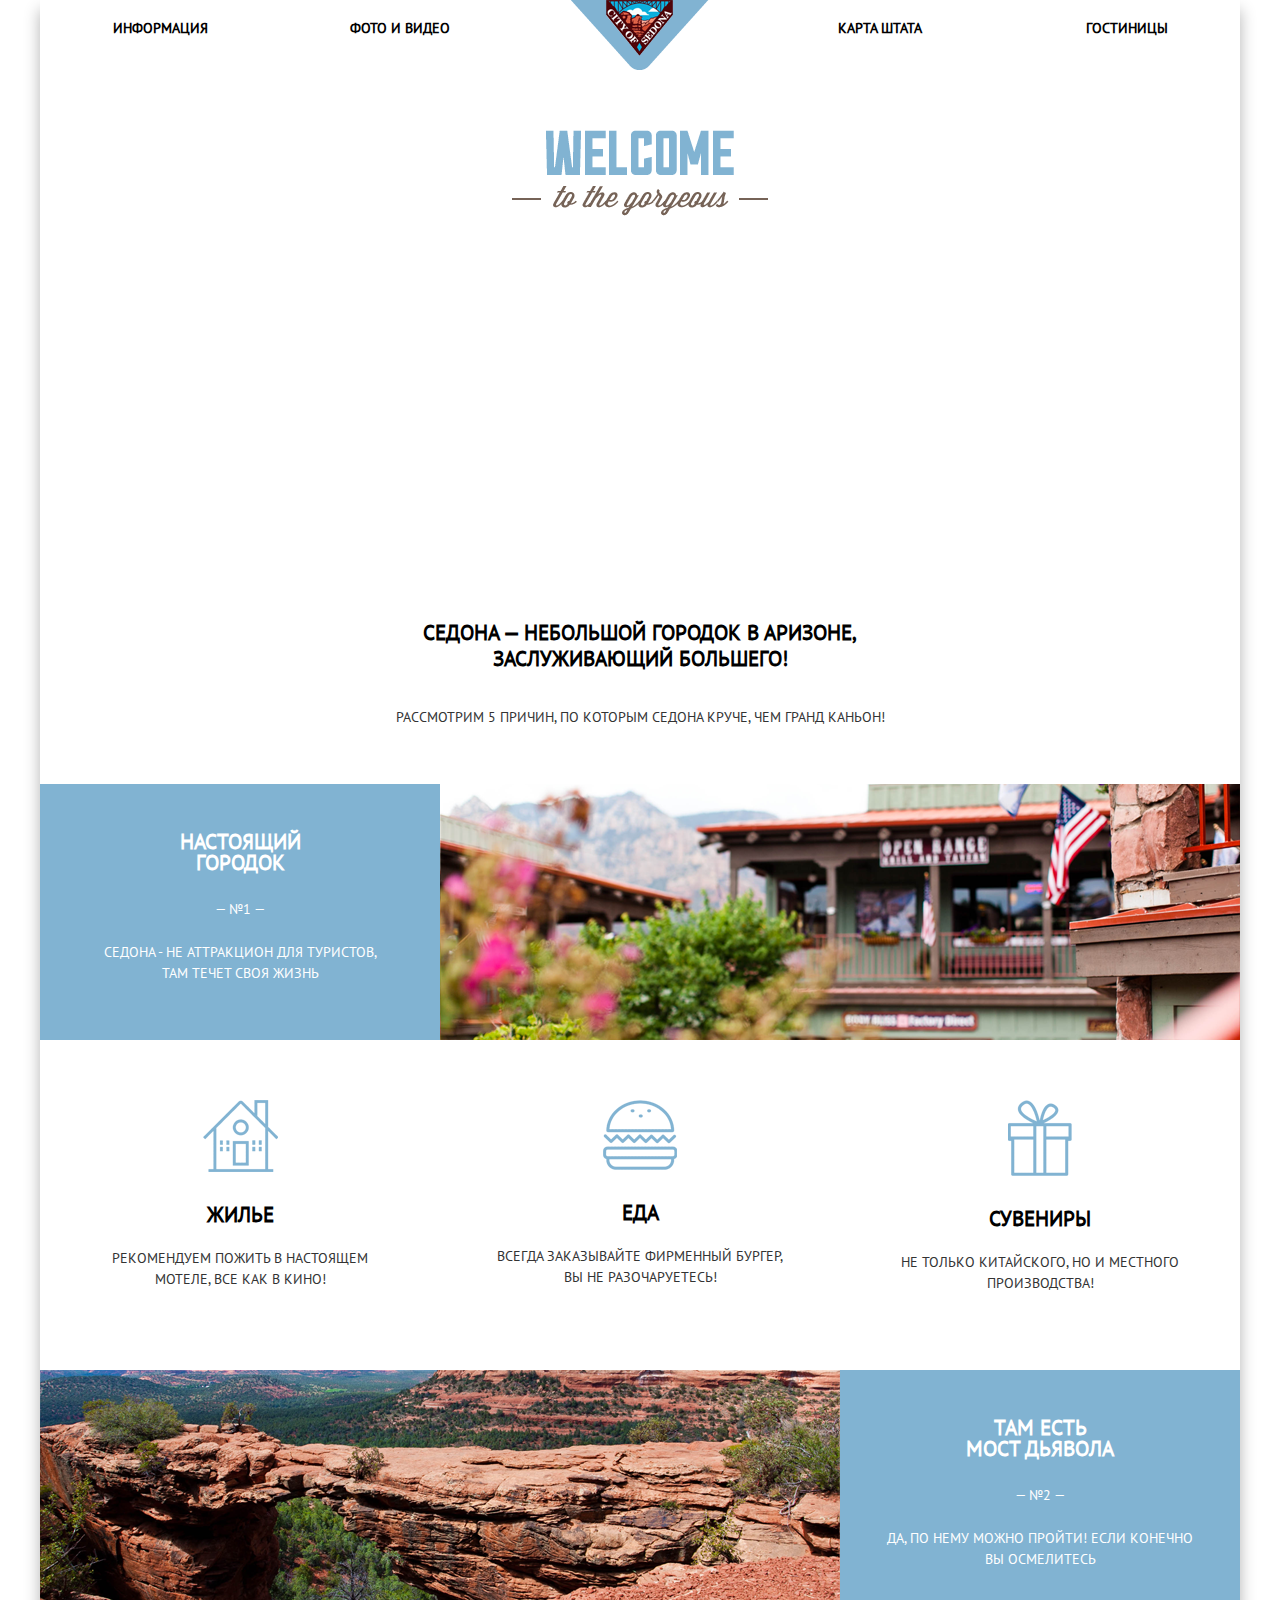
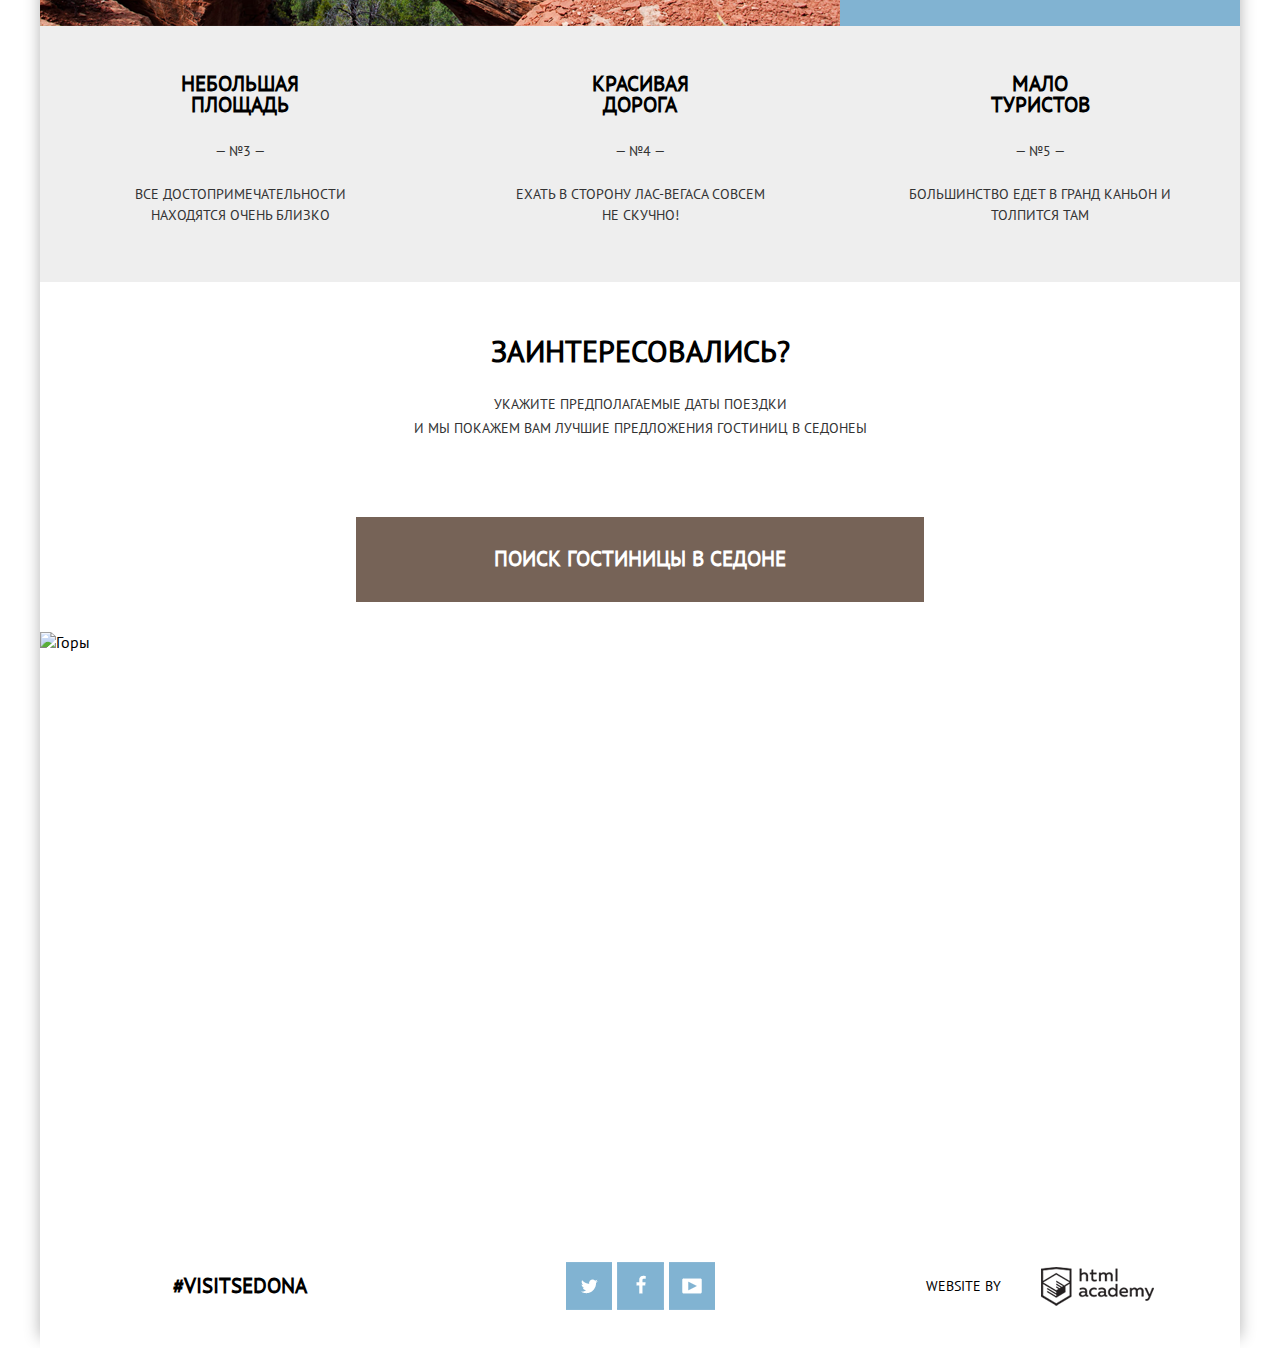
==== index.html @ 6b3df644 "Правки" ====
<!DOCTYPE html>
<html lang="ru">
  <head>
    <meta charset="utf-8">
    <title>Седона</title>
    <link rel="stylesheet" href="css/normalize.css">
		<link rel="stylesheet" href="css/style.css">
  </head>
  <body>
  <wrapper>
    <header class="main-header">
      <nav class="main-nav">
        <ul class="menu">
          <li><a href="#">Информация</a></li>
          <li><a href="#">Фото и видео</a></li>
          <li><a href="#">Карта штата</a></li>
          <li><a href="hotels.html">Гостиницы</a></li>
        </ul>
      </nav>
      <div class="logo">
      	<img src="img/logo.png" width="138" height="70" alt="Логотип">
    	</div>
    </header>
    <main class="content">
    	<section class="background">
    		<div class="on-background">
      		<img src="img/on-background1.png" width="458" height="352" alt="Седона">
      	</div>
     	  <div class="after-background">
      		<img src="img/after-background1.png" width="1200" height="57" alt="Седона">
      	</div>
      </section>
      <section class="review">
      	<h2>Седона &mdash; небольшой городок в Аризоне, <br>заслуживающий большего!</h2>
      	<p>Рассмотрим 5 причин, по которым Седона круче, чем Гранд Каньон!</p>
      </section>
      <section class="features">
      	<div class="features-item features-blue">
      		<h2>Настоящий <br>городок</h2>
      		<span>&mdash; №1 &mdash;</span>
      		<p>  Седона - не аттракцион для туристов, <br> там течет своя жизнь</p>
      	</div>
      	<div class="features-image"><img src="img/features-image1.jpg" width="800" height="256" alt="Горы"></div>
      </section>
       <section class="promo">
        <div class="promo-item">
        	<span class="sprite sprite-icon-house"></span>
          <h2>Жилье</h2>
          <p>Рекомендуем пожить в настоящем <br>мотеле, все как в кино!</p>
        </div>
        <div class="promo-item">
        	<span class="sprite sprite-icon-burger"></span>
        	<h2>Еда</h2>
          <p>Всегда заказывайте фирменный бургер, <br>Вы не разочаруетесь!</p>
        </div>
        <div class="promo-item">
        	<span class="sprite sprite-icon-gift"></span>
        	<h2>Сувениры</h2>
          <p>Не только китайского, но и местного <br>производства!</p>
        </div>
      </section>
       <section class="features">
       <div class="features-image"><img src="img/features-image2.jpg" width="800" height="256" alt="Горы"></div>
      	<div class="features-item features-blue">
      		<h2>Там есть <br>мост дьявола</h2>
      		<span>&mdash; №2 &mdash;</span>
      		<p>Да, по нему можно пройти! Если конечно <br>вы осмелитесь</p>
      	</div>
      </section>
      <section class="features features-gray">
        <div class="features-item features-gray">
          <h2>Небольшая <br>площадь</h2>
          <span>&mdash; №3 &mdash;</span>
          <p>Все достопримечательности <br>находятся очень близко</p>
        </div>
        <div class="features-item features-gray">
        	<h2>Красивая <br>дорога</h2>
        	<span>&mdash; №4 &mdash;</span>
          <p>Ехать в сторону Лас-Вегаса совсем <br>не скучно!</p>
        </div>
        <div class="features-item features-gray">
        	<h2>Мало <br>туристов</h2>
        	<span>&mdash; №5 &mdash;</span>
          <p>Большинство едет в Гранд Каньон и <br>толпится там</p>
        </div>
      </section>
	    <section class="choose-hotel">
	    		<h3>Заинтересовались?</h3>
	    		<p>Укажите предполагаемые даты поездки <br>и мы покажем вам лучшие предложения гостиниц в седонеы</p>
	    		<a href="#">ПОИСК ГОСТИНИЦЫ В СЕДОНЕ</a>
	    </section>
	    <!--
      <section class="form">
      	<form>
			  	<div class="form-label">
			  		<p>Дата заезда:</p> 
			  		<input class="form-input" type="date" name="calendar">
			  	</div>
			  	<div class="form-label">
			  		<p>Дата выезда:</p> 
			  		<input class="form-input" type="date" name="calendar">
			  	</div>
					<div class="selection">
            <input type="text" name="adults" value="" placeholder="ВЗРОСЛЫЕ">
         	</div>
         	<div class="selection">
            <input type="tel" name="children" value="" placeholder="ДЕТИ">
	        </div>
	        <a class="btn" type="submit">НАЙТИ</a>
        </form>
      </section>
      -->
      <section class="map">
      	<img src="img/map1.png" width="1200" height="593" alt="Горы">
      </section>
    </main>
    <footer class="main-footer">
    	<div class="footer-visit">
				<a href="https://www.instagram.com/explore/tags/visitsedona/" target="blank">#visitsedona</a>
			</div>
			<div class="footer-social">
       	<a class="sprite sprite-sprite-tw sprite-sprite-tw-hvr sprite-sprite-tw-down" href="https://twitter.com/sedonaaz" target="blank">twitter</a>
       	<a class="sprite sprite-sprite-fb sprite-sprite-fb-hvrsprite-sprite-fb-down" href="https://www.facebook.com/VisitSedona/" target="blank">facebook</a>
       	<a class="sprite sprite-sprite-yt sprite-sprite-yt-hvrsprite-sprite-yt-down" href="https://www.youtube.com/watch?v=aFddiHCWtM0" target="blank">youtube</a>
    	</div>
      <div class="footer-copyright">
      	<a href="https://htmlacademy.ru" target="blank">WEBSITE BY </a>
        <span class="sprite sprite-ha sprite-ha-down sprite-ha-hvr">HTML ACADEMY</span>
      </div>
    </footer>
  </wrapper>
  </body>
</html>
---- css/style.css ----
*{
	-webkit-box-sizing: border-box;
			-moz-box-sizing: border-box;
						box-sizing: border-box;
}
@font-face {
    font-family: "PT Sans";
    src:url("../fonts/PTSansRegular.woff") format("woff");
    font-style: normal;
    font-weight: normal;
}
a {
	text-decoration: none;
}
img {
	max-width:100%;
	height:auto;
}
h2 {
	color: #000000;

	font-size: 16px;
	font-weight: bold;
	line-height: 21px;
}
h3 {
	color: #000000;

	font-size: 21px;
	font-weight: bold;
	line-height: 26px;
}
li {
	margin-left: 0;
	padding-left: 0;
	list-style-type: none;
}
body {
	width: 100%;
	font-family: "PT Sans", sans-serif;
	padding: 0 35px;
}
header{
	position: relative;
}
.sprite {
	background-image: url(../img/icon/sprite.png);
	background-repeat: no-repeat;
	display: block;
}
.sprite-check1 {
	width: 22px;
	height: 22px;
	background-position: -7px -7px;
}
.sprite-check1-dis {
	width: 22px;
	height: 22px;
	background-position: -43px -7px;
}
.sprite-check2 {
	width: 26px;
	height: 22px;
	background-position: -79px -7px;
}
.sprite-check2-dis {
	width: 26px;
	height: 22px;
	background-position: -119px -7px;
}
.sprite-circle1 {
	width: 20px;
	height: 23px;
	background-position: -159px -7px;
}
.sprite-circle2 {
	width: 20px;
	height: 23px;
	background-position: -193px -7px;
}
.sprite-circuit {
	width: 224px;
	height: 36px;
	background-position: -7px -44px;
}
.sprite-ha {
	width: 113px;
	height: 39px;
	background-position: -7px -94px;
}
.sprite-ha-down {
	width: 113px;
	height: 39px;
	background-position: -134px -94px;
}
.sprite-ha-hvr {
	width: 113px;
	height: 39px;
	background-position: -7px -147px;
}
.sprite-icon-burger {
	width: 74px;
	height: 70px;
	background-position: -245px -7px;
}
.sprite-icon-calendar {
	width: 21px;
	height: 22px;
	background-position: -261px -91px;
}
.sprite-icon-calendar-down {
	width: 21px;
	height: 22px;
	background-position: -296px -91px;
}
.sprite-icon-calendar-hvr {
	width: 21px;
	height: 22px;
	background-position: -261px -127px;
}
.sprite-icon-gift {
	width: 64px;
	height: 76px;
	background-position: -134px -147px;
}
.sprite-icon-house {
	width: 75px;
	height: 72px;
	background-position: -212px -163px;
}
.sprite-icon-indicator1down {
	width: 11px;
	height: 10px;
	background-position: -296px -127px;
}
.sprite-icon-indicator1gr {
	width: 11px;
	height: 10px;
	background-position: -301px -151px;
}
.sprite-icon-indicator1hvr {
	width: 11px;
	height: 10px;
	background-position: -301px -175px;
}
.sprite-icon-indicator2down {
	width: 11px;
	height: 10px;
	background-position: -301px -199px;
}
.sprite-icon-indicator2gr {
	width: 11px;
	height: 10px;
	background-position: -7px -223px;
}
.sprite-icon-indicator2hvr {
	width: 11px;
	height: 10px;
	background-position: -32px -223px;
}
.sprite-icon-star {
	width: 18px;
	height: 17px;
	background-position: -57px -223px;
}
.sprite-minus {
	width: 12px;
	height: 3px;
	background-position: -89px -223px;
}
.sprite-minus-down {
	width: 12px;
	height: 3px;
	background-position: -301px -223px;
}
.sprite-minus-hvr {
	width: 12px;
	height: 3px;
	background-position: -89px -240px;
}
.sprite-plus {
	width: 11px;
	height: 11px;
	background-position: -115px -240px;
}
.sprite-plus-down {
	width: 11px;
	height: 11px;
	background-position: -140px -240px;
}
.sprite-plus-hvr {
	width: 11px;
	height: 11px;
	background-position: -165px -240px;
}
.sprite-sprite-fb {
	width: 47px;
	height: 48px;
	background-position: -190px -249px;
}
.sprite-sprite-fb-down {
	width: 47px;
	height: 48px;
	background-position: -251px -249px;
}
.sprite-sprite-fb-hvr {
	width: 47px;
	height: 48px;
	background-position: -333px -7px;
}
.sprite-sprite-tw {
	width: 46px;
	height: 48px;
	background-position: -333px -69px;
}
.sprite-sprite-tw-down {
	width: 46px;
	height: 48px;
	background-position: -326px -131px;
}
.sprite-sprite-tw-hvr {
	width: 46px;
	height: 48px;
	background-position: -327px -193px;
}
.sprite-sprite-yt {
	width: 46px;
	height: 48px;
	background-position: -7px -255px;
}
.sprite-sprite-yt-down {
	width: 46px;
	height: 48px;
	background-position: -312px -255px;
}
.sprite-sprite-yt-hvr {
	width: 46px;
	height: 48px;
	background-position: -7px -317px;
}
wrapper {
	display: block;
	width: 1200px;
	margin: 0 auto;
	align-items: center;
	box-shadow:
		10px 0 15px -10px rgba(0, 0, 0, 0.3),
		-10px 0 15px -10px rgba(0, 0, 0, 0.3);
}
.main-nav{
	width: 1200px;
	height: 55px;
	background-color: #fff;
}
.menu {
	display: flex;
	flex-direction: row;
	margin: 0;
	padding: 0;
	text-align: center;
	background-color: #ffffff;
}
.main-nav ul{
	display: flex;
	font-size: 14px;
	line-height: 30px;
	justify-content: flex-start;
	text-transform: uppercase;
	font-weight: bold;
	text-align: center;
	list-style-type: none;
	margin-top: 0;
}
.menu li {
	box-sizing: border-box;
	width: 240px;
	padding-top: 15px;
	padding-bottom: 15px;
	font-size: 14px;
	font-weight: bold;
	line-height: 26px;
}
.menu li:nth-child(4n) {
	padding-right: 72px;
	text-align: right;
}
.menu li:nth-child(2){
	margin-right:240px;
}
.menu li:nth-child(6){
	margin-right:240px;
}
.menu li:nth-child(10){
	margin-right:240px;
}
.menu a {
	color: #000000;
}
.menu a:hover {
	color: #81b3d2;
}
.menu a:active {
	color: #b2b2b2;
}
.menu-active{
	color: #766357;
}
.menu-active:hover {
	color: #604e43;
}
.menu-active:active {
	color: #766357;
}
.logo{
	position: absolute;
	top: 0;
	left: 50%;
	transform: translateX(-50%);
	margin: 0 auto;
	line-height: 0;
	font-size: 0;
}
.background{
	background-image: url(../img/background.jpg);
	width: 1200px;
	height: 508px;
}
.on-background{
	display: flex;
	align-items: center;
	justify-content: center;
	padding-top: 75px;
	margin-bottom: 24px;
}
.after-background{
	display: flex;
	align-items: flex-end;
	justify-content: flex-end;
}
.review{
	display: flex;
	flex-direction: column;
	text-align: center;
	width: 550px;
	min-height: 100px;
	margin: 30px auto;
	padding: 10px;
	text-transform: uppercase;
	line-height: 1.5;
}
.review h2{
	font-size: 21px;
	line-height: 26px;
}
.review p{
	color: #333333;
	font-size: 14px;
	line-height: 26px;
}
.features{
	display: flex;
	align-items: flex-start;
}
.features-item{
	display: flex;
	text-align: center;
	align-items: center;
	flex-direction: column;
	width: 400px;
	min-height: 256px;
	background-color: #81b3d2;
	padding-top: 30px;
	text-transform: uppercase;
	line-height: 21px;
}
.features-item span{
	color: #fff;
	font-size: 14px;
	padding: 8px;
}
.features-item p{
	color: #fff;
	font-size: 14px;
}
.features-blue h2{
	color: #fff;
	font-size: 21px;
	line-height: 21px;
}
.features-gray{
	background-color: #eee;
}
.features-gray h2{
	font-size: 21px;
	font-weight: bold;
	line-height: 21px;
	color: #000;
}
.features-gray span{
	color: #333333;
}
.features-gray p{
	color: #333333;
}
.features-image{
	display: flex;
	width: 800px;
}
.promo{
	display: flex;
	align-items: flex-start;
	height: 330px;
}
.promo-item{
	display: flex;
	justify-content: center;
	align-items: center;
	text-align: center;
	width: 400px;
	flex-direction: column;
	padding: 20px 20px;
	text-transform: uppercase;
	margin-top: 40px;
	line-height: 1.5;
	font-weight: bold;
}
.promo-item h2{
	font-size: 21px;
	line-height: 1;
	padding-top: 15px; 
}
.promo-item p{
	font-weight: normal;
	font-size: 14px;
	color: #333333;
	margin-top: 5px;
}
.sprite-icon-burger {
	width: 74px;
	height: 70px;
	background-position: -245px -7px;
}
.sprite-icon-gift {
	width: 64px;
	height: 76px;
	background-position: -134px -147px;
}
.sprite-icon-house {
	width: 75px;
	height: 72px;
	background-position: -212px -163px;
}
.choose-hotel{
	display: flex;
	justify-content: space-around;
	align-items: center;
	text-align: center;
	flex-direction: column;
	text-transform: uppercase;
	text-align: center;
	width: 568px;
	margin: auto;
}
.choose-hotel a{
	display: flex;
	text-align: center;
	align-items: center;
	justify-content: center;
	width: 568px;
	height: 85px;
	margin: 30px auto;
	background-color: #766357;
	color: #ffffff;
	font-size: 21px;
	font-weight: bold;
	line-height: 26px;
	text-transform: uppercase;
}
.choose-hotel h3{
	font-size: 30px;
	font-weight: bold;
	line-height: 24px;
	margin-bottom: 0px;
	padding-top: 27px;
	padding-bottom: 15px;
}
.choose-hotel p{
	padding-bottom: 33px;
	line-height: 24px;
	font-size: 14px;
	color: #333333;
	line-height: 24px;
}
/* Переделывать форму полностью
.form{
	margin: 55px;
}
.form-label{
	display: flex;
	width: 115px;
	font-size: 14px;
	line-height: 41px;
	align-items: center;
	justify-content: center;
}
.form-input{
	display: flex;
	align-items: center;
	justify-content: center;	
}
*/
.map{
	position: relative;
	height: 593px;
	width: 100%;
}
.main-footer{
	display: flex;
	justify-content: center;
	align-items: center;
	text-transform: uppercase;
	width: 1200px;
	height: 123px;
}
.footer-visit{
	display: flex;
	justify-content: center;
	align-items: center;
	margin: 0 auto;
	width: 400px;
}
.footer-visit a{
	color: #000;
	font-weight: bold;
	font-size: 21px;
	line-height: 26px;
}
.footer-copyright{
	display: flex;
	justify-content: center;
	align-items: center;
	margin: 0 auto;
	width: 400px;
	font-size: 0;
}
.footer-copyright a{
	color: #000;
	font-size: 14px;
	line-height: 26px;
	padding-right: 40px;
}
.sprite-ha {
	width: 113px;
	height: 39px;
	background-position: -7px -94px;
}
.sprite-ha-down:active {
	width: 113px;
	height: 39px;
	background-position: -134px -94px;
}
.sprite-ha-hvr:hover {
	width: 113px;
	height: 39px;
	background-position: -7px -147px;
}
.footer-social{
	display: flex;
	justify-content: center;
	align-items: center;
	width: 400px;
	margin: 0 auto;
	font-size: 0;
}
.sprite-sprite-fb {
	width: 47px;
	height: 48px;
	background-position: -190px -249px;
	margin: 5px;
}
.sprite-sprite-fb-down:active {
	width: 47px;
	height: 48px;
	background-position: -251px -249px;
	margin: 5px;
}
.sprite-sprite-fb-hvr:hover {
	width: 47px;
	height: 48px;
	background-position: -333px -7px;
	margin: 5px;
}
.sprite-sprite-tw {
	width: 46px;
	height: 48px;
	background-position: -333px -69px;
}
.sprite-sprite-tw-down:active {
	width: 46px;
	height: 48px;
	background-position: -326px -131px;
}
.sprite-sprite-tw-hvr:hover {
	width: 46px;
	height: 48px;
	background-position: -327px -193px;
}
.sprite-sprite-yt {
	width: 46px;
	height: 48px;
	background-position: -7px -255px;
}
.sprite-sprite-yt-down:active {
	width: 46px;
	height: 48px;
	background-position: -312px -255px;
}
.sprite-sprite-yt-hvr:hover {
	width: 46px;
	height: 48px;
	background-position: -7px -317px;
}
.form-filter {
	display: flex;
	color: #ffffff;
	background-color: #487596;
	background-image: url(../img/background2.jpg);
	padding-top: 15px;
	padding-bottom: 9px;
}
.form-filter h2 {
	font-size: 16px;
	font-weight: bold;
	line-height: 21px;
	text-transform: uppercase;
	color: #ffffff;
	margin-bottom: 25px;
}
.infra {
	display: flex;
	color: #ffffff;
	flex-direction: column;
	text-transform: uppercase;
	padding-left: 72px;
	width: 270px;
	font-size: 14px;
	line-height: 21px;
}
.set-form {
	display: flex;
	align-self: baseline;
}
.home-type {
	display: flex;
	flex-direction: column;
	width: 475px;
	text-transform: uppercase;
	font-size: 14px;
	line-height: 21px;
}
input[type="checkbox"]{
	display: none;
}
input[type="checkbox"]+label{
	display: block;
	margin-bottom: 25px;
	line-height: 20px;
	padding-left: 45px;
	position: relative;
	cursor: pointer;
}
input[type="checkbox"]+label::before{
	content: "";
	background-image: url(../img/icon/sprite.png);
  background-repeat: no-repeat;
  width: 22px;
	height: 22px;
	background-position: -7px -7px;
	position: absolute;
	top: 0;
	left: 0;
}
input[type="checkbox"]:checked+label::after{
	content: "";
	background-image: url(../img/icon/sprite.png);
  background-repeat: no-repeat;
  width: 26px;
	height: 22px;
	background-position: -79px -7px;
	position: absolute;
	top: 0;
	left: 0;
}
input[type="checkbox"]:disabled + label:before {
	content: "";
	background-image: url(../img/icon/sprite.png);
  background-repeat: no-repeat;
	width: 22px;
	height: 22px;
	background-position: -43px -7px;
	position: absolute;
	top: 0;
	left: 0;
}
input[type="checkbox"]:disabled:checked + label:after {
	content: "";
	background-image: url(../img/icon/sprite.png);
  background-repeat: no-repeat;
	width: 26px;
	height: 22px;
	background-position: -119px -7px;
	position: absolute;
	top: 0;
	left: 0;
}
.set-cost {
  width: 325px;
  text-transform: uppercase;
  color: #ffffff;
}
.set-cost h2{
  font-size: 16px;
  line-height: 21px;
  margin-bottom: 10px;
}
.cost{
	width: 325px;
	color: #ffffff;
  text-transform: uppercase;
}
.cost {
  position: relative;
  height: 35px;
  margin-bottom: 20px;
  border: 2px solid #ffffff;
  border-radius: 2px;
	font-size: 0; 
}
.cost::after {
	content: "";
  position: absolute;
	top: 50%;
  left: 50%;
  width: 2px;
  height: 22px;
  transform: translate(-50%, -50%);
  background: #ffffff;
}
.cost label {
  display: inline;
  font-size: 14px;
  line-height: 30px;
  padding-right: 20px;
  cursor: pointer;
}
.cost .min,
.cost .max {
  width: 100px;
  padding-left: 60px;
}
.cost input {
  width: 50px;
  color: #ffffff;
  border: none;
  outline: none;
  background: none;
}
.cost-change{
	margin-bottom: 50px;
}
.line {
  position: absolute;
  display: inline-block;
  width: 310px;
  height: 2px;
  background-color: #978481;
  z-index: 1;
}
.progress {
  position: absolute;
  display: inline-block;
  background-color: #ffffff;
  width: 256px;
  height: 2px;
  z-index: 2;
}
.sprite-circle1 {
	width: 20px;
	height: 23px;
	background-position: -159px -7px;
	position: absolute;
  margin-top: -11px;
  margin-left: 0px;
  z-index: 3;
}
.sprite-circle2 {
	width: 20px;
	height: 23px;
	background-position: -193px -7px;
	position: absolute;
	left: 70%;
  margin-top: -11px;
  z-index: 3;
}
.set-btn {
  display: block;
  margin: 0 auto;
  text-align: center;
  cursor: pointer;
  text-transform: uppercase;
  color: #ffffff;
  font-size: 14px;
  line-height: 20px;
  border: 2px solid #ffffff;
  border-radius: 2px;
  width: 133px;
  height: 35px;
  background: transparent;
}
.set-btn:hover {
  color: #000000;
  background: #ffffff;
}
.sorting{
	display: flex;
	justify-content: flex-start;
	align-items: center;
	text-transform: uppercase;
	font-weight: bold;
	background-color: #fefefe;
	height: 82px;
	border: 1px #e5e5e5 solid;
}
.sorting-find{
	display: flex;
	justify-content: flex-start;
	align-items: center;
	width: 165px;
	margin-left: 72px;
	text-align: center;
	font-size: 20px;
	font-weight: bold;
}
.sorting-item{
	display: flex;
	justify-content: flex-start;
	align-items: center;
	width: 781px;
	text-align: center;
	font-size: 12px;
	line-height: 18px;
	font-weight: normal;
}
.sorting-item .active{
	color: #81b3d2;
	border-bottom: 0; 
}
.sorting-item a:hover{
	color: #81b3d2;
	border-bottom: 1px dotted #81b3d2;
}
.sorting-item a:active{
	color: #000000;
	border-bottom: 0;
}
.sorting-item span{
	padding-right: 10px;
}
.sorting-item ul{
	display: flex;
	justify-content: flex-start;
	align-items: center;
	width: 650px;
}
.sorting-item li{
	display: flex;
	justify-content: flex-start;
	align-items: center;
	text-align: center;
	width: 120px;
	text-align: center;
}
.sorting-item ul a{
	margin-right: 30px;
	color: rgba(0,0,0,0.3);
	border-bottom: 1px dotted rgba(0,0,0,0.3);
	font-size: 12px;
	line-height: 18px;
}
.sorting-change{
	display: flex;
	justify-content: center;
	width: 110px;
	margin: 0 auto;
}
.sprite-icon-indicator1gr {
	width: 11px;
	height: 10px;
	background-position: -301px -151px;
	padding-right: 25px;
}
.sprite-icon-indicator1hvr:hover {
	width: 11px;
	height: 10px;
	background-position: -301px -175px;
	padding-right: 25px;
}
.sprite-icon-indicator1down:active {
	width: 11px;
	height: 10px;
	background-position: -296px -127px;
	padding-right: 25px;
}
.sprite-icon-indicator2hvr:hover {
	width: 11px;
	height: 10px;
	background-position: -32px -223px;
}
.sprite-icon-indicator2down {
	width: 11px;
	height: 10px;
	background-position: -301px -199px;
}
.hotel{
	height: 450px;
}
.catalog-hotel{
	display: flex;
	justify-content: flex-start;
	align-items: flex-start;
	flex-wrap: wrap;
	width: 1200px;
	height: 150px;
	padding: 30px 72px;
	border: 1px #e5e5e5 solid;
	border-top: #fff;
}
.catalog-image{
	width: 165px;
	height: 90px;
}
.catalog{
	display: flex;
	justify-content: flex-start;
	flex-wrap: wrap;
	width: 750px;
	height: 90px;
	text-transform: uppercase;
	font-size: 14px;
}
.catalog h1{
	height: 25px;
	width: 100%;
	margin: 0;
	color: #000;
	font-size: 21px;
}
.catalog h1 a{
	color: #000;
	text-align: top;
}
.catalog h1 a:hover{
	color: #81b3d2;
}
.catalog h1 a:active{
	color: #b2b2b2;
}
.rating{
	width: 110px;
	height: 90px;
	text-transform: uppercase;
	font-size: 14px;
	text-align: center;
	color: #666666;
}
.rating-text{
	background: #f2f2f2;
	width: 105px;
	height: 30px
} 
.raiting-sprite{
	display: flex;
	justify-content: center;
	margin-bottom: 40px;
}
.sprite-icon-star {
	width: 18px;
	height: 17px;
	background-position: -57px -223px;
}
.catalog-item-hotel{
	display: flex;
	justify-content: flex-start;
	flex-direction: column;
	height: 55px;
	margin-top: 5px;
	color: #5c5c5c;
}
.catalog-item-hotel a{
	text-align: center;
	margin-top: 10px;
	margin-right: 10px;
	width: 110px;
	height: 35px;
	background: #81b3d2;
	color: #fff;
	font-weight: bold;
	font-size: 13px;
	padding-top: 5px;
}
.catalog-item-hotel a:hover{
	background: #669ec0;
}
.catalog-item-hotel a:active{
	color: #88b6d1;
	background: #5496bd;
}
.catalog-item-cost{
	display: flex;
	justify-content: flex-start;
	flex-direction: column;
	height: 55px;
	margin-top: 5px;
	color: #5c5c5c;
}
.catalog-item-cost a{
	text-align: center;
	margin-top: 10px;
	width: 140px;
	height: 35px;
	background: #766357;
	color: #fff;
	padding-top: 5px;
	font-weight: bold;
	font-size: 13px;
}
.catalog-item-cost a:hover{
	background: #604e43;
}

.catalog-item-cost a:active{
	color: #857871;
	background: #503e33;
}
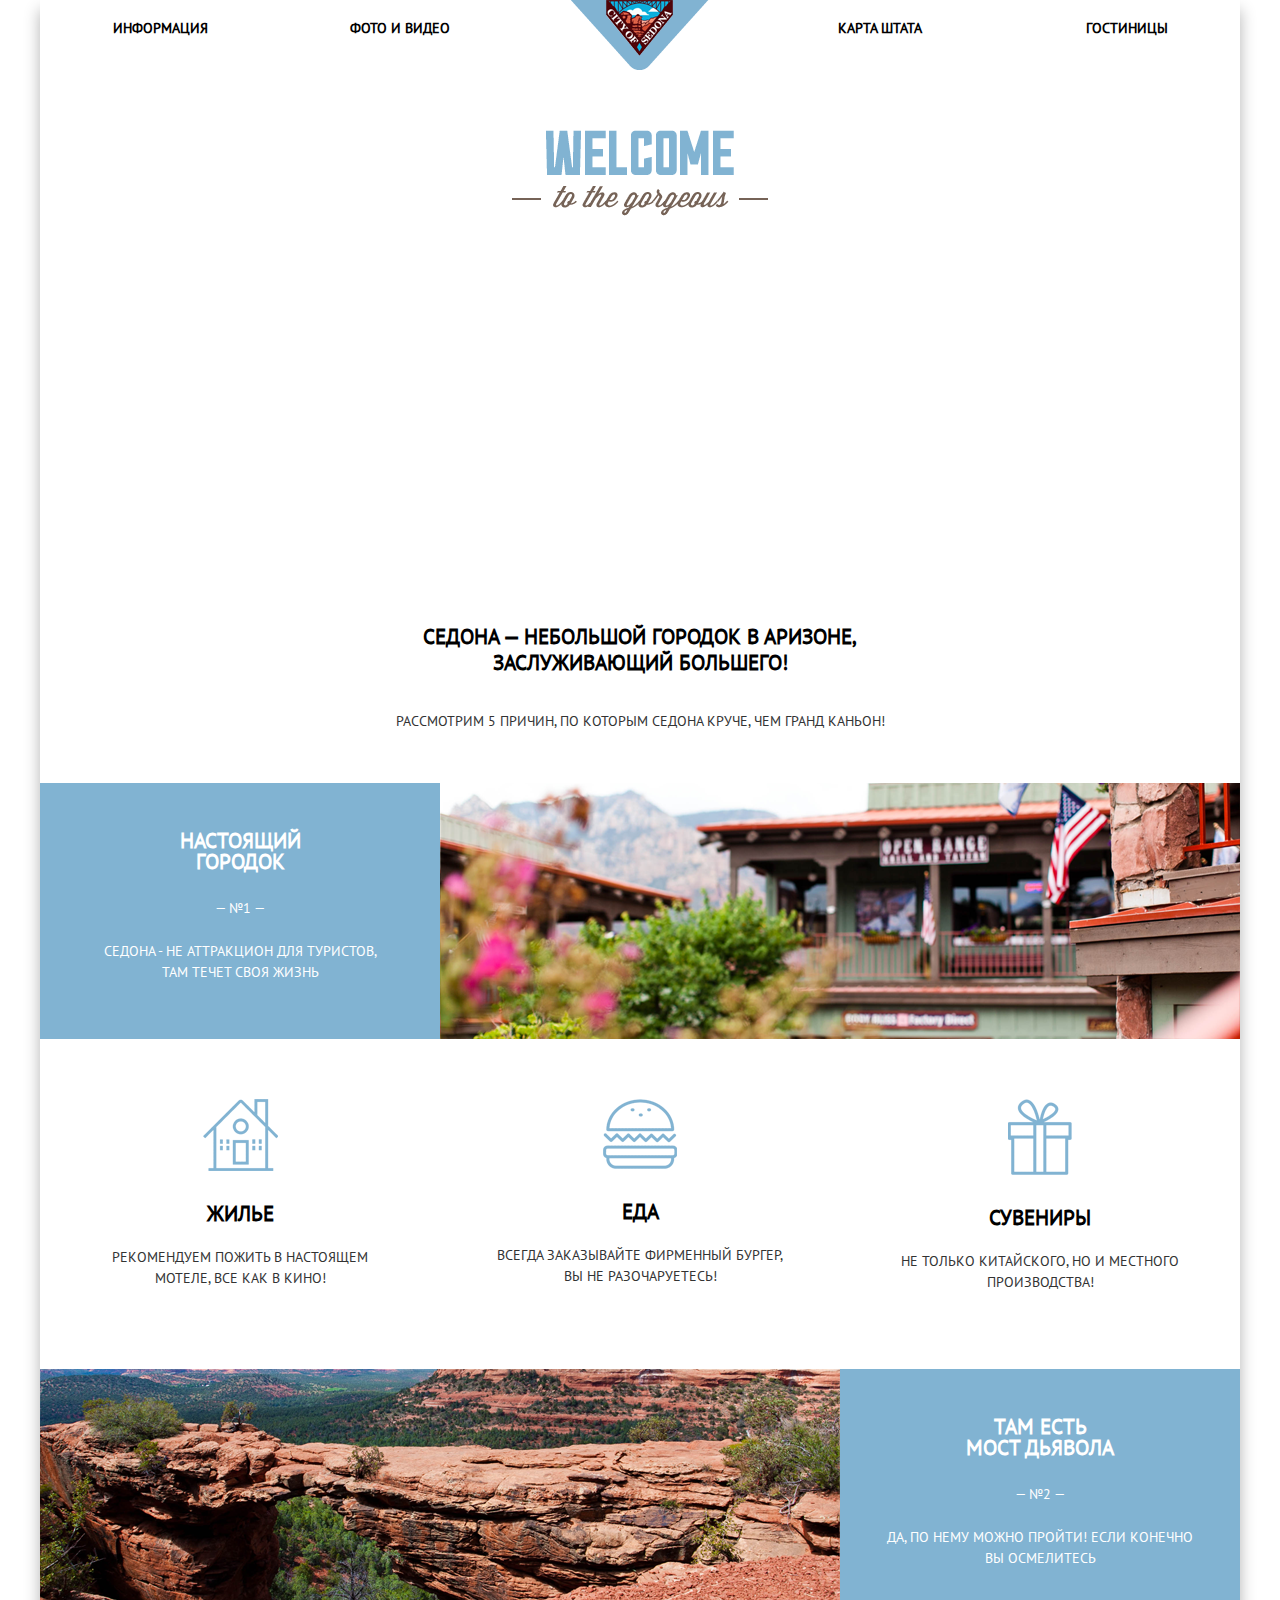
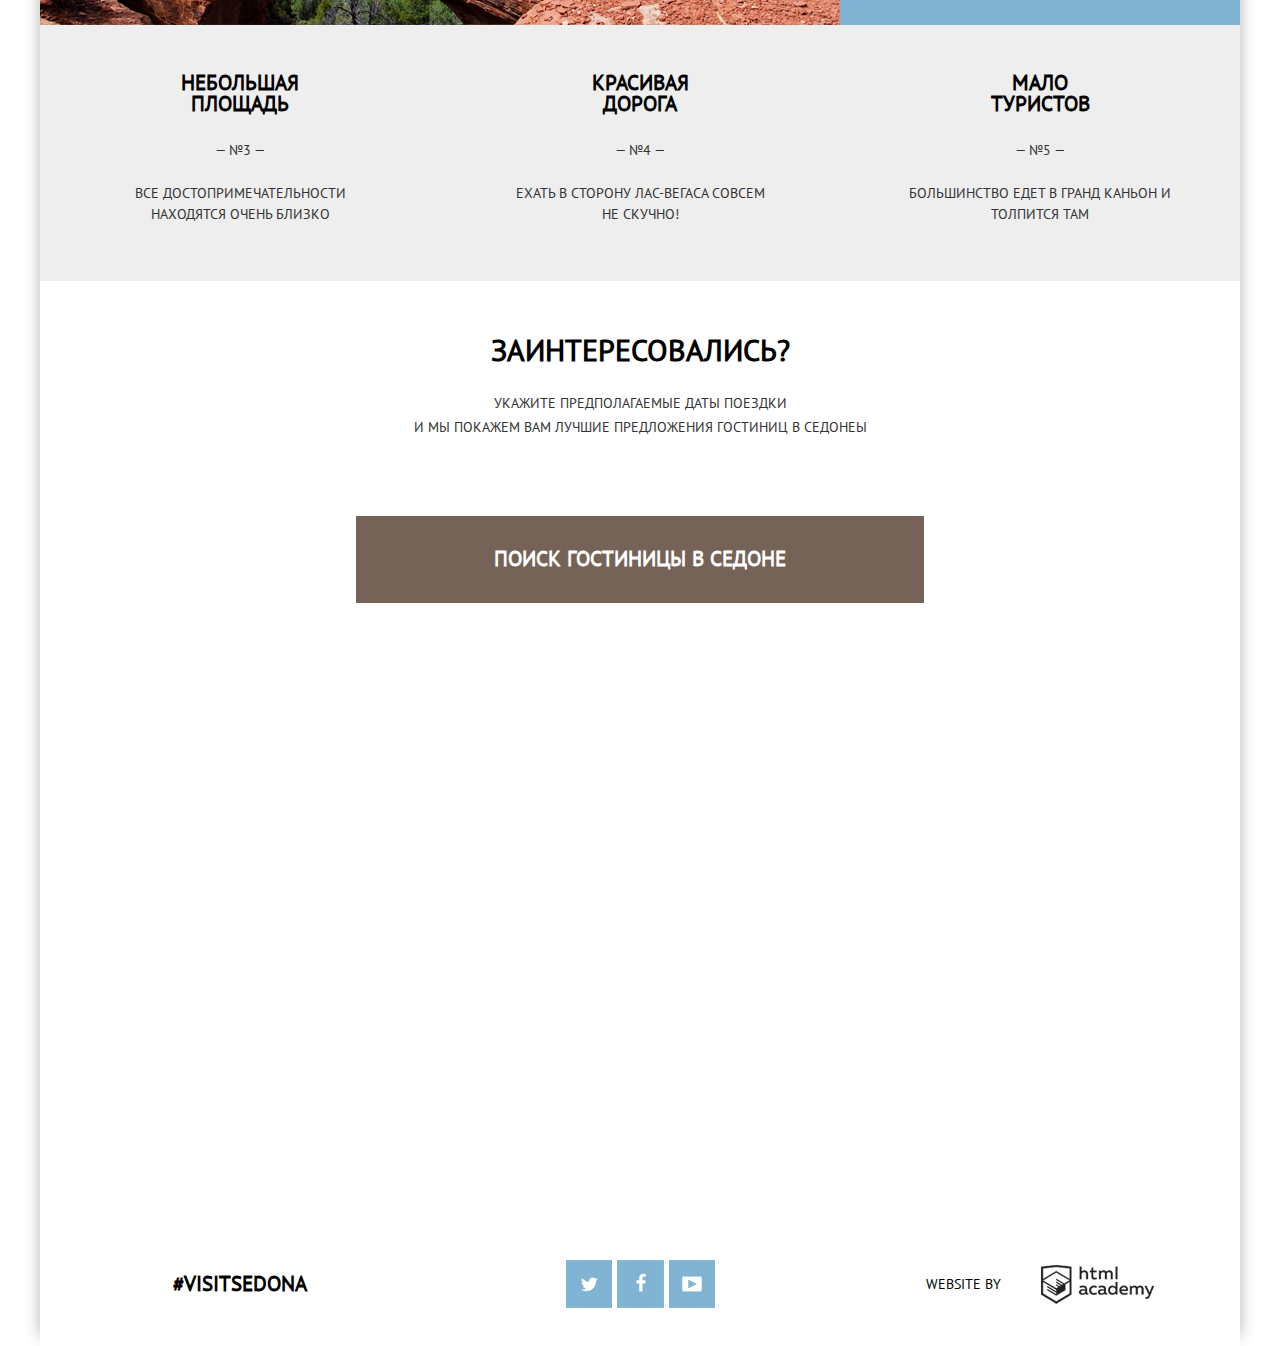
==== commit ac5c5cfc: "Закончила с формами..." ====
--- a/index.html
+++ b/index.html
@@ -84,34 +84,42 @@
           <p>Большинство едет в Гранд Каньон и <br>толпится там</p>
         </div>
       </section>
-	    <section class="choose-hotel">
+	    <section class="review-choose">
 	    		<h3>Заинтересовались?</h3>
 	    		<p>Укажите предполагаемые даты поездки <br>и мы покажем вам лучшие предложения гостиниц в седонеы</p>
-	    		<a href="#">ПОИСК ГОСТИНИЦЫ В СЕДОНЕ</a>
+	    		<a for="hotels" href="#">ПОИСК ГОСТИНИЦЫ В СЕДОНЕ</a>
 	    </section>
-	    <!--
-      <section class="form">
-      	<form>
-			  	<div class="form-label">
-			  		<p>Дата заезда:</p> 
-			  		<input class="form-input" type="date" name="calendar">
-			  	</div>
-			  	<div class="form-label">
-			  		<p>Дата выезда:</p> 
-			  		<input class="form-input" type="date" name="calendar">
-			  	</div>
-					<div class="selection">
-            <input type="text" name="adults" value="" placeholder="ВЗРОСЛЫЕ">
-         	</div>
-         	<div class="selection">
-            <input type="tel" name="children" value="" placeholder="ДЕТИ">
-	        </div>
-	        <a class="btn" type="submit">НАЙТИ</a>
-        </form>
-      </section>
-      -->
-      <section class="map">
-      	<img src="img/map1.png" width="1200" height="593" alt="Горы">
+      <section class="form-choose">
+      	<iframe src="https://www.google.com/maps/embed?pb=!1m18!1m12!1m3!1d52385.135625918505!2d-111.83015790055562!3d34.85444386526261!2m3!1f0!2f0!3f0!3m2!1i1024!2i768!4f13.1!3m3!1m2!1s0x872da132f942b00d%3A0x5548c523fa6c8efd!2z0KHQtdC00L7QvdCwLCDQkNGA0LjQt9C-0L3QsCA4NjMzNiwg0KHQqNCQ!5e0!3m2!1sru!2sru!4v1472101340588" width="1200" height="595" style="border:0" allowfullscreen></iframe>
+      	<div class="choose-hotels">
+    			<form id="hotels" class="choose-hotels-details">
+            <div class="date-in">
+      				<label for="date-in">Дата заезда:</label>
+    	  			<input id="date-in" type="text" value="24 апреля 2016">
+              <a class="sprite sprite-icon-calendar sprite-icon-calendar-down sprite-icon-calendar-hvr"></a>
+            </div>
+            <div class="date-out">
+    	  			<label for="date-out">Дата выезда:</label>
+    	  			<input id="date-out" type="text" value="4 июля 2016">
+              <a class="sprite sprite-icon-calendar sprite-icon-calendar-down sprite-icon-calendar-hvr"></a>
+            </div>
+            <div class="people">
+              <div class="adults">
+      	  			<label for="adult">Взрослые:</label>
+                <button class="sprite sprite-minus sprite-minus-hvr sprite-minus-down"></button>
+                <input id="adult" type="text" value="2">
+                <button class="sprite sprite-plus sprite-plus-hvr sprite-plus-down"></button>
+              </div>
+              <div class="children">
+      	  			<label for="children">Дети:</label>
+                <button class="sprite sprite-minus sprite-minus-hvr sprite-minus-down"></button>
+      	  			<input id="children" type="text" value="0">
+                <button class="sprite sprite-plus sprite-plus-hvr sprite-plus-down"></button>
+              </div>
+            </div>
+            <input class="find-hotels" type="button" value="Найти">
+    			</form>
+        </div>
       </section>
     </main>
     <footer class="main-footer">
--- a/css/style.css
+++ b/css/style.css
@@ -343,10 +343,13 @@
 	text-align: center;
 	width: 550px;
 	min-height: 100px;
-	margin: 30px auto;
-	padding: 10px;
 	text-transform: uppercase;
 	line-height: 1.5;
+	padding-top: 44px;
+	padding-right: auto;
+	padding-bottom: 35px;
+	padding-left: auto;
+	margin: 0 auto;
 }
 .review h2{
 	font-size: 21px;
@@ -450,7 +453,7 @@
 	height: 72px;
 	background-position: -212px -163px;
 }
-.choose-hotel{
+.review-choose{
 	display: flex;
 	justify-content: space-around;
 	align-items: center;
@@ -461,13 +464,13 @@
 	width: 568px;
 	margin: auto;
 }
-.choose-hotel a{
+.review-choose a{
 	display: flex;
 	text-align: center;
 	align-items: center;
 	justify-content: center;
 	width: 568px;
-	height: 85px;
+	height: 87px;
 	margin: 30px auto;
 	background-color: #766357;
 	color: #ffffff;
@@ -476,7 +479,7 @@
 	line-height: 26px;
 	text-transform: uppercase;
 }
-.choose-hotel h3{
+.review-choose h3{
 	font-size: 30px;
 	font-weight: bold;
 	line-height: 24px;
@@ -484,35 +487,213 @@
 	padding-top: 27px;
 	padding-bottom: 15px;
 }
-.choose-hotel p{
+.review-choose p{
 	padding-bottom: 33px;
 	line-height: 24px;
 	font-size: 14px;
 	color: #333333;
 	line-height: 24px;
 }
-/* Переделывать форму полностью
-.form{
-	margin: 55px;
-}
-.form-label{
-	display: flex;
-	width: 115px;
+.form-choose{
+	background-image: url(../img/map1.png);
+	height: 590px;
+	position: relative;
+}
+.choose-hotels{
+	display: none;
+	margin-bottom: 50px;
+	position: absolute;
+	top: 0;
+	left: 50%;
+}
+.choose-hotels label{
+	font-size: 21px;
+	line-height: 26px;
+	font-weight: bold;
+}
+.choose-hotels-details{
+	display: flex;
+	flex-direction: column;
+	position: absolute;
+	justify-content: space-around;
+	align-items: center;
+	left: 50%;
+	width: 568px;
+	transform: translateX(-50%);
+	background-color: #ffffff;
+}
+.search-open label {
+	margin-right: 20px;
+	padding-top: 5px;
+}
+.choose-hotels-details input{
+	vertical-align: center;
+	text-transform: uppercase;
 	font-size: 14px;
-	line-height: 41px;
-	align-items: center;
-	justify-content: center;
-}
-.form-input{
-	display: flex;
-	align-items: center;
-	justify-content: center;	
-}
-*/
-.map{
+	line-height: 32px;
+	font-weight: bold;
+}
+.date-in {
+	box-sizing: border-box;
+	display: flex;
+	overflow: hidden;
+	flex-direction: row;
 	position: relative;
-	height: 593px;
-	width: 100%;
+	max-width: 460px;
+	margin-top: 54px;
+}
+.date-in label {
+	line-height: 32px;
+	min-width: 95px;
+}
+.date-in input {
+	border: 2px solid #f2f2f2;
+	background-color: #f2f2f2;
+	width: 330px;
+	min-width: 150px;
+	max-width: 329px;
+	height: 33px;
+	padding-left: 15px;
+}
+.date-in input:hover {
+	border: 2px solid #ebebeb;
+	background-color: #ebebeb;
+}
+.date-in input:active {
+	border: 2px solid #ebebeb;
+	background-color: #ffffff;
+}
+.date-out {
+	box-sizing: border-box;
+	display: flex;
+	overflow: hidden;
+	flex-direction: row;
+	position: relative;
+	max-width: 460px;
+	margin-top: 54px;
+}
+.date-out label {
+	line-height: 32px;
+	min-width: 95px;
+}
+.date-out input {
+	border: 2px solid #f2f2f2;
+	background-color: #f2f2f2;
+	width: 330px;
+	min-width: 150px;
+	max-width: 329px;
+	height: 33px;
+	padding-left: 15px;
+}
+.date-out input:hover {
+	border: 2px solid #ebebeb;
+	background-color: #ebebeb;
+}
+.date-out input:active {
+	border: 2px solid #ebebeb;
+	background-color: #ffffff;
+}
+.sprite-icon-calendar {
+	width: 21px;
+	height: 22px;
+	background-position: -261px -91px;
+}
+.sprite-icon-calendar-down:active {
+	width: 21px;
+	height: 22px;
+	background-position: -296px -91px;
+}
+.sprite-icon-calendar-hvr:hover {
+	width: 21px;
+	height: 22px;
+	background-position: -261px -127px;
+}
+.people {
+	display: flex;
+	flex-direction: row;
+	width: 460px;
+	margin-top: 30px;
+}
+.people input {
+	text-align: center;
+	height: 32px;
+	line-height: 1;
+	padding-left: 0;
+	border: 2px solid #f2f2f2;
+}
+.people button{
+	border: none;
+	width: 38px;
+	height: 38px;
+}
+.adult {
+	display: flex;
+	flex-direction: row;
+	width: 230px;
+}
+.adult label{
+	width: 95px;
+	line-height: 32px;
+}
+.adult input{
+	width: 35px;
+}
+.children {
+	display: flex;
+	flex-direction: row;
+	width: 230px;
+}
+.children label{
+	width: 95px;
+	line-height: 32px;
+}
+.children input{
+	width: 35px;
+}
+.sprite-minus {
+	width: 12px;
+	height: 3px;
+	background-position: -89px -223px;
+}
+.sprite-minus-down:active {
+	width: 12px;
+	height: 3px;
+	background-position: -301px -223px;
+}
+.sprite-minus-hvr:hover {
+	width: 12px;
+	height: 3px;
+	background-position: -89px -240px;
+}
+.sprite-plus {
+	width: 11px;
+	height: 11px;
+	background-position: -115px -240px;
+}
+.sprite-plus-down:active {
+	width: 11px;
+	height: 11px;
+	background-position: -140px -240px;
+}
+.sprite-plus-hvr:hover {
+	width: 11px;
+	height: 11px;
+	background-position: -165px -240px;
+}
+.find-hotels {
+	color: #ffffff;
+	background-color: #81b3d2;
+	font-size: 21px;
+	line-height: 26px;
+	font-weight: bold;
+}
+.find-hotels:hover {
+	color: #ffffff;
+	background: #669ec0;
+}
+.find-hotels:active {
+	color: #88b6d1;
+	background: #5496bd;
 }
 .main-footer{
 	display: flex;
@@ -642,7 +823,7 @@
 	flex-direction: column;
 	text-transform: uppercase;
 	padding-left: 72px;
-	width: 270px;
+	width: 325px;
 	font-size: 14px;
 	line-height: 21px;
 }
@@ -713,111 +894,105 @@
 	top: 0;
 	left: 0;
 }
-.set-cost {
-  width: 325px;
+.filter-range {
+  width: 328px;
+	padding-top: 11px;
   text-transform: uppercase;
   color: #ffffff;
 }
-.set-cost h2{
-  font-size: 16px;
+.filter-range-title {
+  margin-bottom: 10px;
+  font-size: 14px;
+  font-weight: 600;
   line-height: 21px;
-  margin-bottom: 10px;
-}
-.cost{
-	width: 325px;
-	color: #ffffff;
-  text-transform: uppercase;
-}
-.cost {
+}
+.price-controls {
   position: relative;
-  height: 35px;
+  height: 33px;
   margin-bottom: 20px;
   border: 2px solid #ffffff;
   border-radius: 2px;
 	font-size: 0; 
 }
-.cost::after {
-	content: "";
+.price-controls::after {
   position: absolute;
 	top: 50%;
   left: 50%;
   width: 2px;
   height: 22px;
+  content: "";
   transform: translate(-50%, -50%);
   background: #ffffff;
 }
-.cost label {
-  display: inline;
+.price-controls label {
+  cursor: pointer;
   font-size: 14px;
-  line-height: 30px;
-  padding-right: 20px;
-  cursor: pointer;
-}
-.cost .min,
-.cost .max {
-  width: 100px;
-  padding-left: 60px;
-}
-.cost input {
+  line-height: 33px;
+}
+.price-controls .min-price,
+.price-controls .max-price {
+  width: 90px;
+  padding-left: 65px;
+}
+.price-controls input {
   width: 50px;
-  color: #ffffff;
+  height: 33px;
+  margin: 0;
+  padding-bottom: 15px;
+  color: inherit;
   border: none;
   outline: none;
   background: none;
-}
-.cost-change{
-	margin-bottom: 50px;
-}
-.line {
-  position: absolute;
-  display: inline-block;
-  width: 310px;
+  font: inherit;
+}
+.range-controls {
+  position: relative;
+  margin-bottom: 32px;
+}
+.range-controls .scale {
   height: 2px;
-  background-color: #978481;
-  z-index: 1;
-}
-.progress {
-  position: absolute;
-  display: inline-block;
-  background-color: #ffffff;
-  width: 256px;
+  background: rgba(255, 255, 255, 0.3);
+}
+.range-controls .bar {
+  width: 80%;
   height: 2px;
-  z-index: 2;
-}
-.sprite-circle1 {
-	width: 20px;
-	height: 23px;
-	background-position: -159px -7px;
+  background: #ffffff;
+}
+.range-toggle {
 	position: absolute;
-  margin-top: -11px;
-  margin-left: 0px;
-  z-index: 3;
-}
-.sprite-circle2 {
-	width: 20px;
-	height: 23px;
-	background-position: -193px -7px;
-	position: absolute;
-	left: 70%;
-  margin-top: -11px;
-  z-index: 3;
-}
-.set-btn {
+  top: -9px;
+  width: 20px;
+  height: 20px;
+  cursor: pointer;
+  border: 8px solid #ffffff;
+  border-radius: 50%;
+  background: #ababab;
+  box-shadow: 0 2px 1px 0 rgba(0, 1, 1, 0.2);
+}
+.range-toggle:hover {
+  background: #1c4f80;
+}
+.range-toggle-min {
+  left: 0;
+}
+.range-toggle-max {
+  left: 80%;
+}
+.btn-transparent {
   display: block;
   margin: 0 auto;
-  text-align: center;
+  padding: 6px 34px;
   cursor: pointer;
   text-transform: uppercase;
   color: #ffffff;
+  border: 2px solid #ffffff;
+  border-radius: 2px;
+  outline: none;
+  background: transparent;
   font-size: 14px;
   line-height: 20px;
-  border: 2px solid #ffffff;
-  border-radius: 2px;
-  width: 133px;
-  height: 35px;
-  background: transparent;
-}
-.set-btn:hover {
+}
+.btn-transparent:hover {
   color: #000000;
   background: #ffffff;
 }
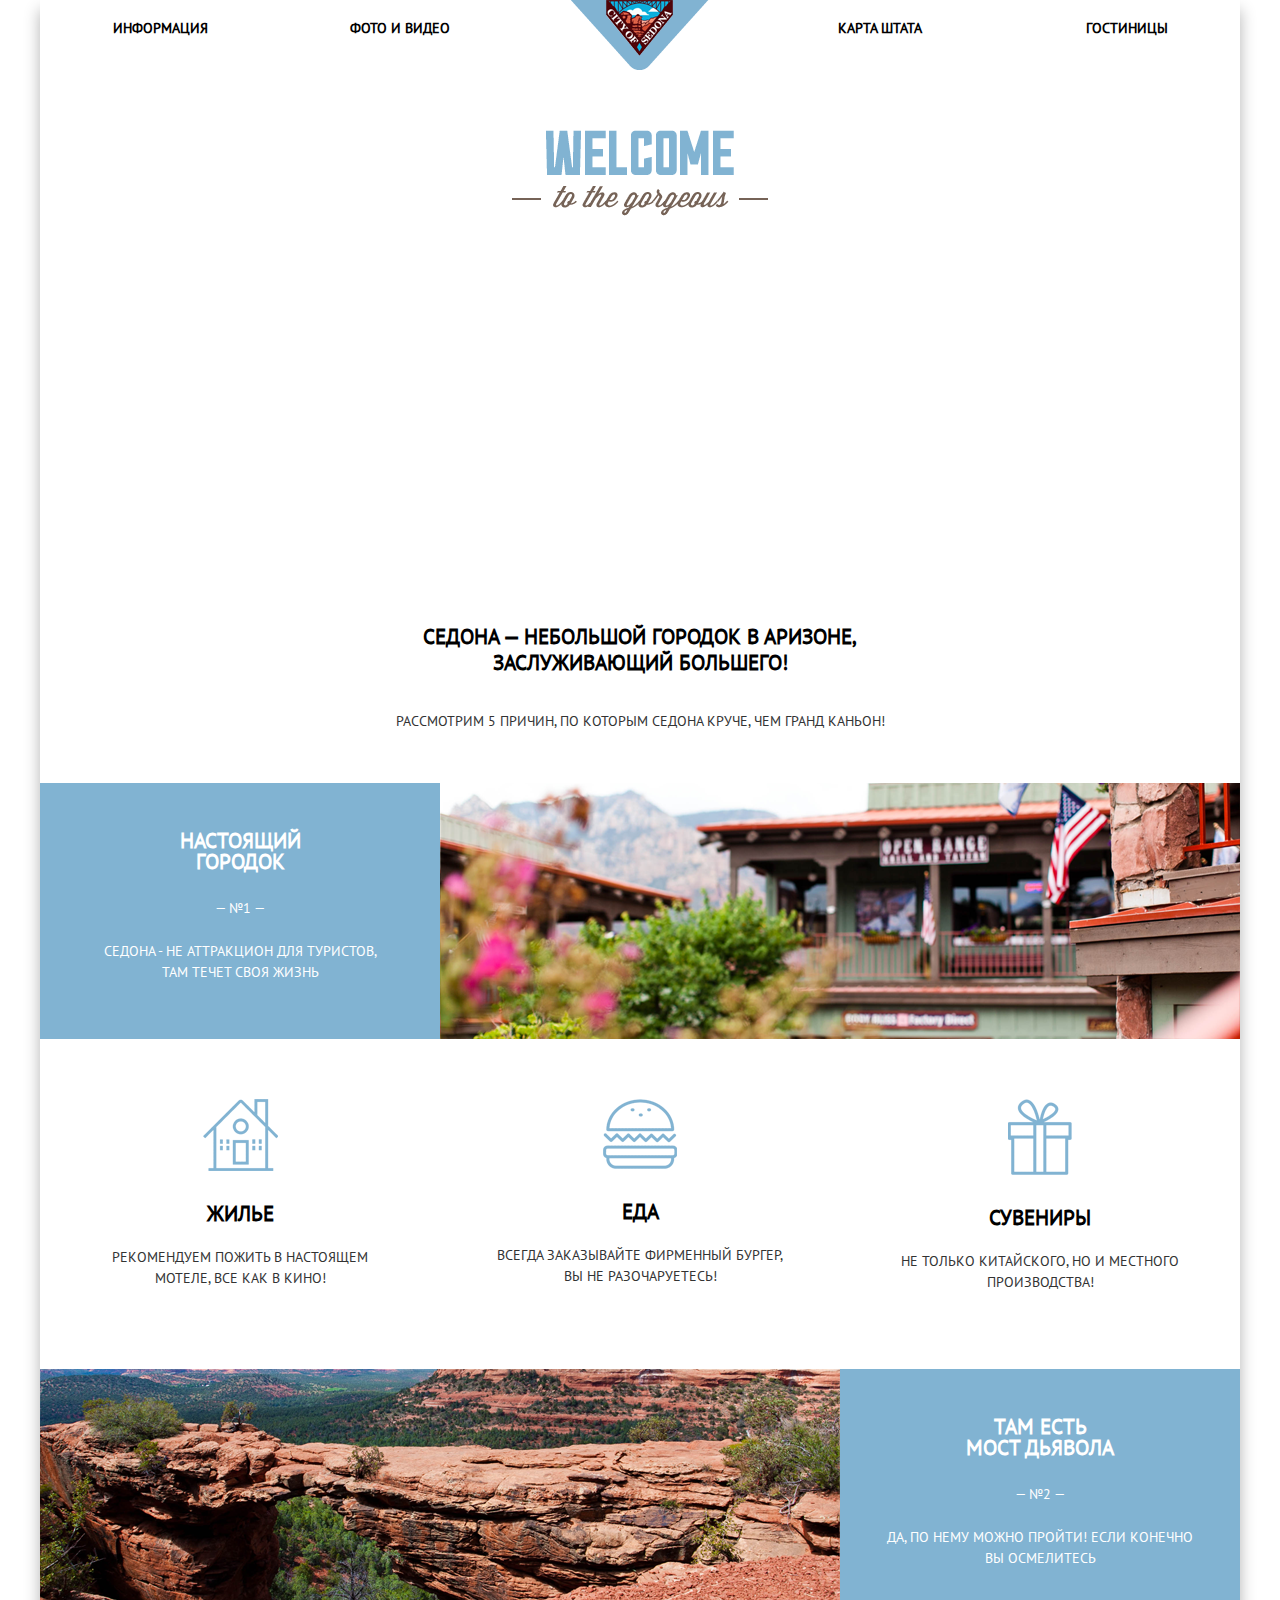
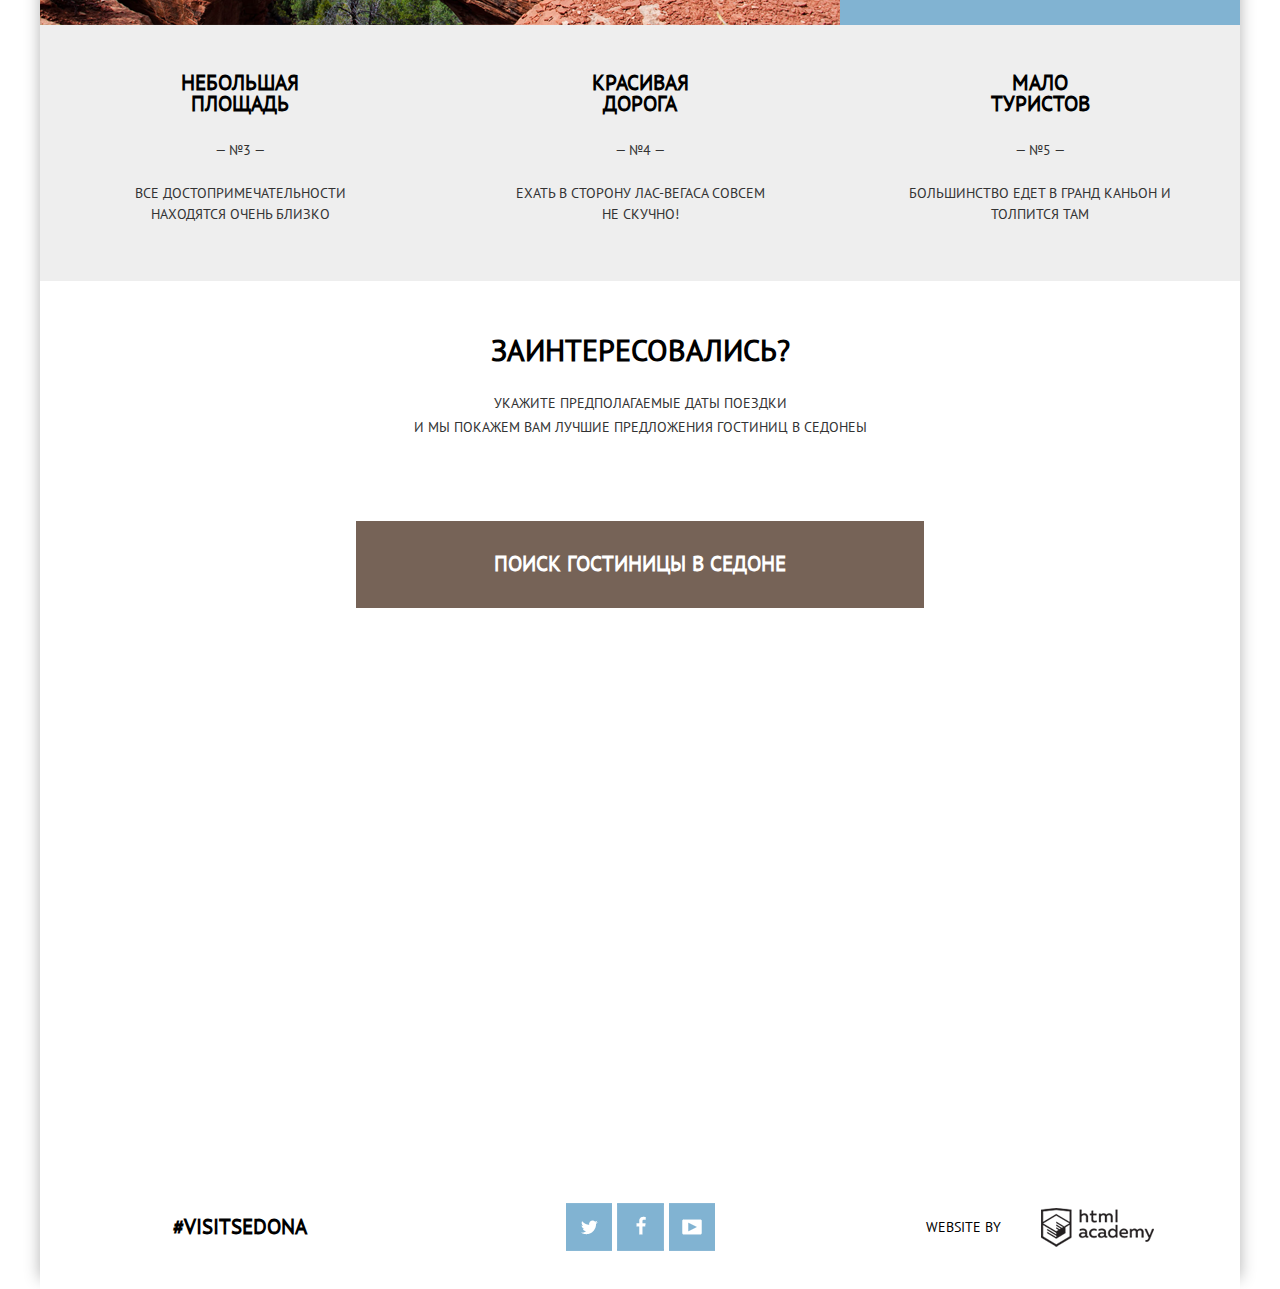
==== commit 0528b0e9: "Доделала формы и JS" ====
--- a/index.html
+++ b/index.html
@@ -87,7 +87,9 @@
 	    <section class="review-choose">
 	    		<h3>Заинтересовались?</h3>
 	    		<p>Укажите предполагаемые даты поездки <br>и мы покажем вам лучшие предложения гостиниц в седонеы</p>
+	    	<div class="search">
 	    		<a for="hotels" href="#">ПОИСК ГОСТИНИЦЫ В СЕДОНЕ</a>
+	    	</div>
 	    </section>
       <section class="form-choose">
       	<iframe src="https://www.google.com/maps/embed?pb=!1m18!1m12!1m3!1d52385.135625918505!2d-111.83015790055562!3d34.85444386526261!2m3!1f0!2f0!3f0!3m2!1i1024!2i768!4f13.1!3m3!1m2!1s0x872da132f942b00d%3A0x5548c523fa6c8efd!2z0KHQtdC00L7QvdCwLCDQkNGA0LjQt9C-0L3QsCA4NjMzNiwg0KHQqNCQ!5e0!3m2!1sru!2sru!4v1472101340588" width="1200" height="595" style="border:0" allowfullscreen></iframe>
@@ -104,17 +106,17 @@
               <a class="sprite sprite-icon-calendar sprite-icon-calendar-down sprite-icon-calendar-hvr"></a>
             </div>
             <div class="people">
-              <div class="adults">
+              <div class="adult">
       	  			<label for="adult">Взрослые:</label>
-                <button class="sprite sprite-minus sprite-minus-hvr sprite-minus-down"></button>
+                <button class="minus">&minus;</button>
                 <input id="adult" type="text" value="2">
-                <button class="sprite sprite-plus sprite-plus-hvr sprite-plus-down"></button>
+                <button class="plus">&plus;</button>
               </div>
               <div class="children">
       	  			<label for="children">Дети:</label>
-                <button class="sprite sprite-minus sprite-minus-hvr sprite-minus-down"></button>
+                <button class="minus">&minus;</button>
       	  			<input id="children" type="text" value="0">
-                <button class="sprite sprite-plus sprite-plus-hvr sprite-plus-down"></button>
+                <button class="plus">&plus;</button>
               </div>
             </div>
             <input class="find-hotels" type="button" value="Найти">
@@ -137,5 +139,6 @@
       </div>
     </footer>
   </wrapper>
+  <script src="js/script.js"></script>
   </body>
 </html>--- a/css/style.css
+++ b/css/style.css
@@ -462,22 +462,8 @@
 	text-transform: uppercase;
 	text-align: center;
 	width: 568px;
+	height: 290px;
 	margin: auto;
-}
-.review-choose a{
-	display: flex;
-	text-align: center;
-	align-items: center;
-	justify-content: center;
-	width: 568px;
-	height: 87px;
-	margin: 30px auto;
-	background-color: #766357;
-	color: #ffffff;
-	font-size: 21px;
-	font-weight: bold;
-	line-height: 26px;
-	text-transform: uppercase;
 }
 .review-choose h3{
 	font-size: 30px;
@@ -494,10 +480,30 @@
 	color: #333333;
 	line-height: 24px;
 }
+.search a{
+	display: flex;
+	text-align: center;
+	align-items: center;
+	justify-content: center;
+	width: 568px;
+	height: 87px;
+	margin-top: 35px;
+	margin-bottom: 0;
+	background-color: #766357;
+	color: #ffffff;
+	font-size: 21px;
+	font-weight: bold;
+	line-height: 26px;
+	text-transform: uppercase;
+}
 .form-choose{
 	background-image: url(../img/map1.png);
-	height: 590px;
 	position: relative;
+	height: 595px;
+}
+.form-choose iframe{
+	width: 1200px;
+	height: 595px;
 }
 .choose-hotels{
 	display: none;
@@ -511,6 +517,13 @@
 	line-height: 26px;
 	font-weight: bold;
 }
+.choose-hotels-wow{
+	display:block;
+	-webkit-animation-name: search-open-move;
+	animation-name: search-open-move;
+	-webkit-animation-duration: 0.9s;
+	animation-duration: 0.9s;
+}
 .choose-hotels-details{
 	display: flex;
 	flex-direction: column;
@@ -521,15 +534,14 @@
 	width: 568px;
 	transform: translateX(-50%);
 	background-color: #ffffff;
-}
-.search-open label {
+	font-family: "PT Sans", sans-serif;
+}
+.form-choose label {
 	margin-right: 20px;
 	padding-top: 5px;
 }
 .choose-hotels-details input{
 	vertical-align: center;
-	text-transform: uppercase;
-	font-size: 14px;
 	line-height: 32px;
 	font-weight: bold;
 }
@@ -545,6 +557,10 @@
 .date-in label {
 	line-height: 32px;
 	min-width: 95px;
+	font-size: 14px;
+	font-weight: bold;
+	font-family: "PT Sans", sans-serif;
+	text-transform: uppercase;
 }
 .date-in input {
 	border: 2px solid #f2f2f2;
@@ -575,6 +591,10 @@
 .date-out label {
 	line-height: 32px;
 	min-width: 95px;
+	font-size: 14px;
+	font-weight: bold;
+	font-family: "PT Sans", sans-serif;
+	text-transform: uppercase;
 }
 .date-out input {
 	border: 2px solid #f2f2f2;
@@ -625,6 +645,10 @@
 	border: none;
 	width: 38px;
 	height: 38px;
+	color: #a9a9a9;
+	border: none;
+	outline:none;
+	background-color: #f2f2f2;
 }
 .adult {
 	display: flex;
@@ -632,11 +656,18 @@
 	width: 230px;
 }
 .adult label{
+	margin:0;
 	width: 95px;
 	line-height: 32px;
+	font-size: 14px;
+	font-weight: bold;
+	font-family: "PT Sans", sans-serif;
+	text-transform: uppercase;
 }
 .adult input{
-	width: 35px;
+	width: 34px;
+	height: 38px;
+	background: #f2f2f2;
 }
 .children {
 	display: flex;
@@ -644,41 +675,46 @@
 	width: 230px;
 }
 .children label{
+	margin:0;
 	width: 95px;
 	line-height: 32px;
+	font-size: 14px;
+	font-weight: bold;
+	font-family: "PT Sans", sans-serif;
+	text-transform: uppercase;
 }
 .children input{
-	width: 35px;
-}
-.sprite-minus {
-	width: 12px;
-	height: 3px;
-	background-position: -89px -223px;
-}
-.sprite-minus-down:active {
-	width: 12px;
-	height: 3px;
-	background-position: -301px -223px;
-}
-.sprite-minus-hvr:hover {
-	width: 12px;
-	height: 3px;
-	background-position: -89px -240px;
-}
-.sprite-plus {
-	width: 11px;
-	height: 11px;
-	background-position: -115px -240px;
-}
-.sprite-plus-down:active {
-	width: 11px;
-	height: 11px;
-	background-position: -140px -240px;
-}
-.sprite-plus-hvr:hover {
-	width: 11px;
-	height: 11px;
-	background-position: -165px -240px;
+	width: 34px;
+	height: 38px;
+	background: #f2f2f2;
+}
+.minus {
+	font-size: 24px;
+	font-weight: bold;
+}
+.minus:hover {
+	font-size: 24px;
+	font-weight: bold;
+	color: #000000;
+}
+.minus:active {
+	font-size: 24px;
+	font-weight: bold;
+	color: #81b3d2;
+}
+.plus {
+	font-size: 24px;
+	font-weight: bold;
+}
+.plus:hover {
+	font-size: 24px;
+	font-weight: bold;
+	color: #000000;
+}
+.plus:active {
+	font-size: 24px;
+	font-weight: bold;
+	color: #81b3d2;
 }
 .find-hotels {
 	color: #ffffff;
@@ -686,6 +722,11 @@
 	font-size: 21px;
 	line-height: 26px;
 	font-weight: bold;
+	width: 460px;
+	height: 58px;
+	margin-top: 53px;
+	margin-bottom: 55px;
+	text-transform: uppercase;
 }
 .find-hotels:hover {
 	color: #ffffff;
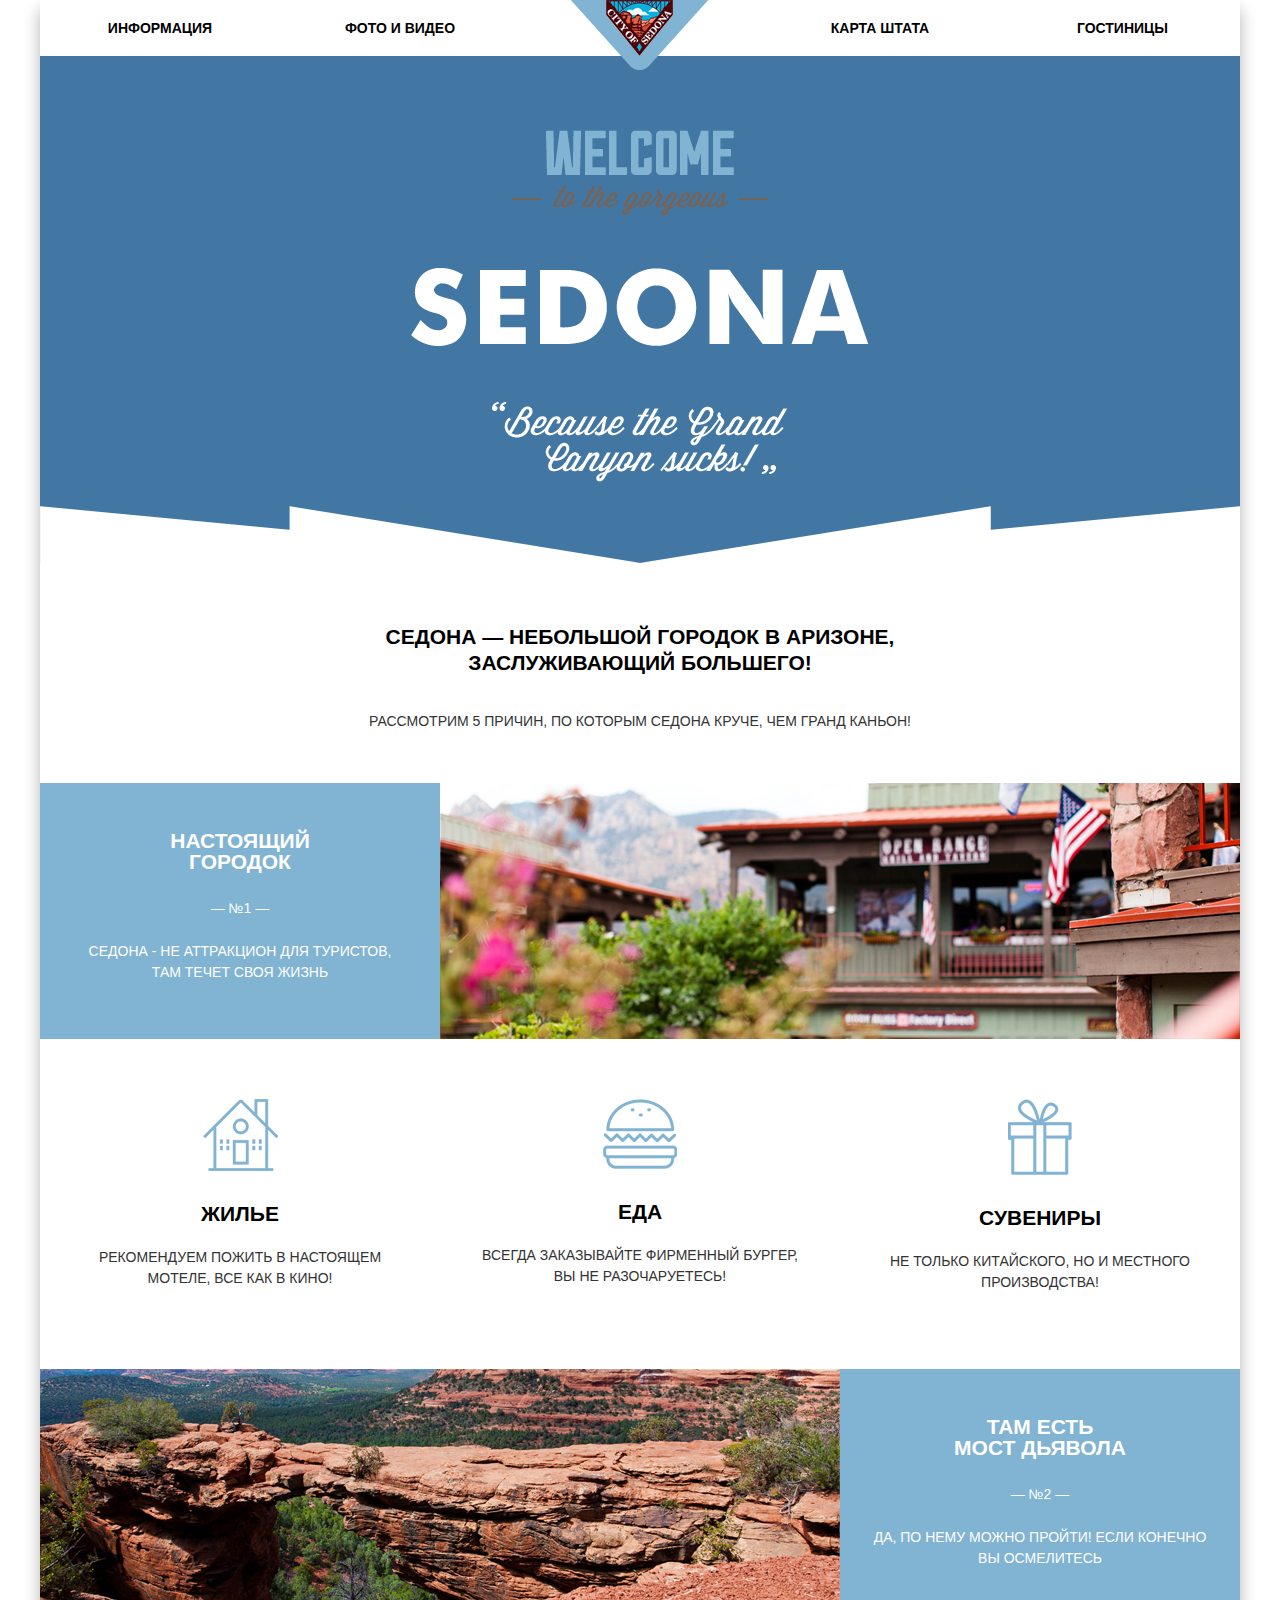
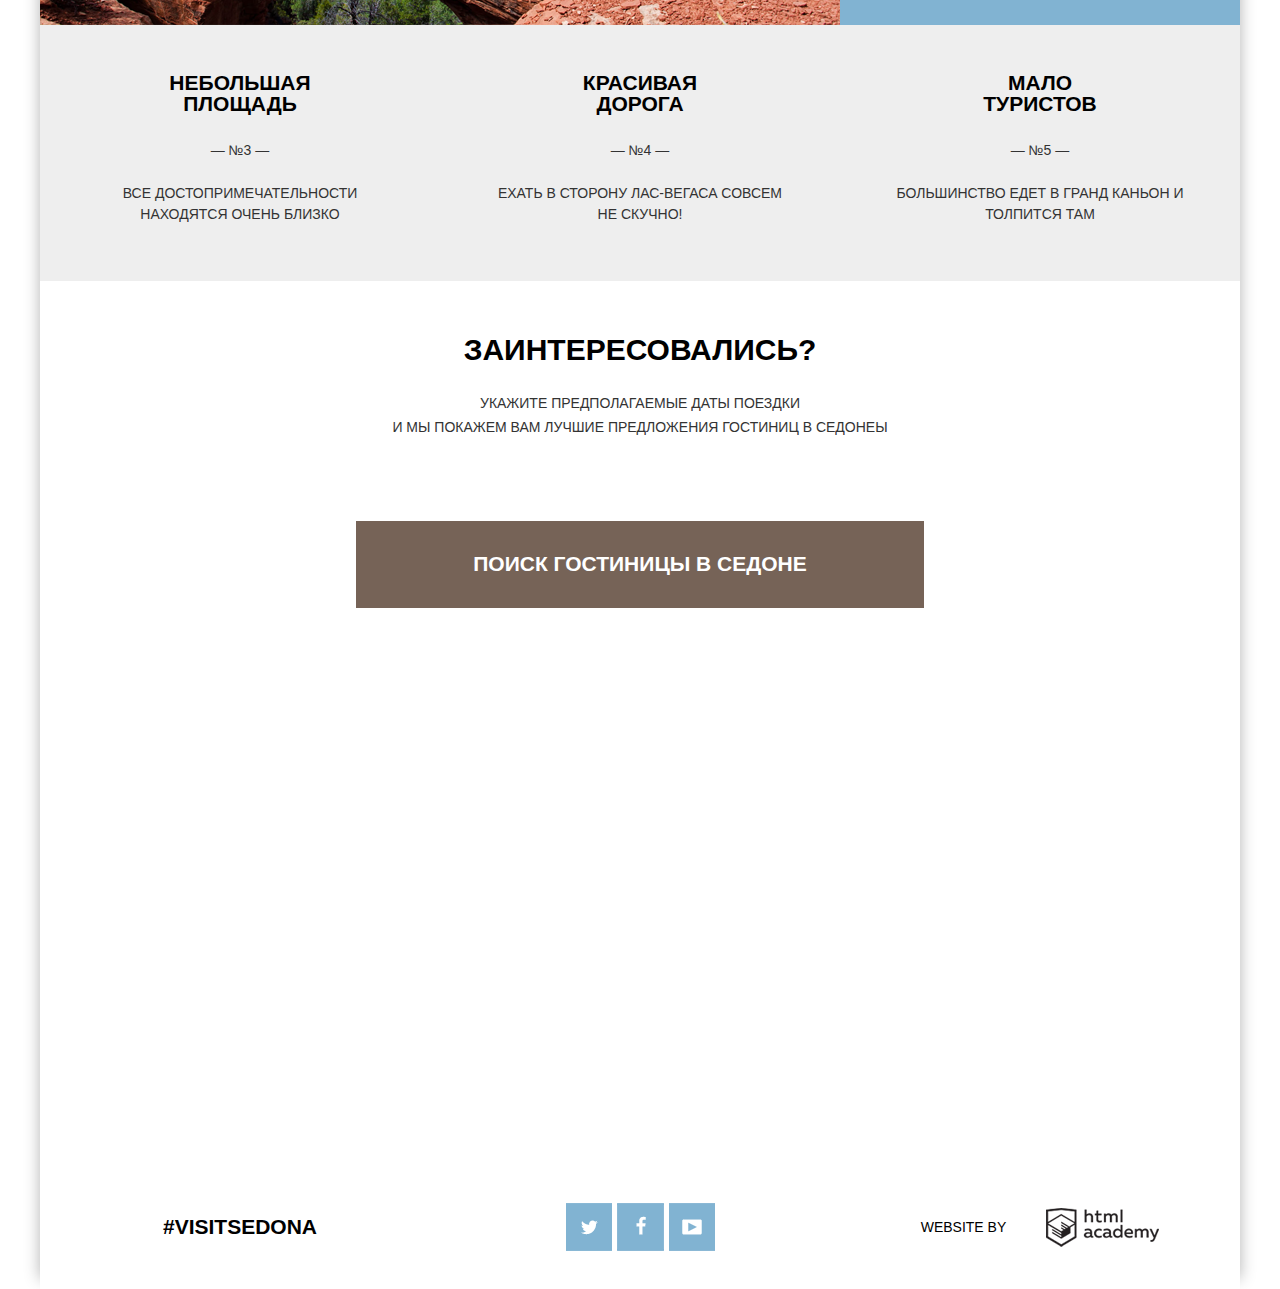
==== commit d9d1dae6: "Исправление ошибок" ====
--- a/index.html
+++ b/index.html
@@ -88,7 +88,7 @@
 	    		<h3>Заинтересовались?</h3>
 	    		<p>Укажите предполагаемые даты поездки <br>и мы покажем вам лучшие предложения гостиниц в седонеы</p>
 	    	<div class="search">
-	    		<a for="hotels" href="#">ПОИСК ГОСТИНИЦЫ В СЕДОНЕ</a>
+	    		<a for="hotels" href="form.html">ПОИСК ГОСТИНИЦЫ В СЕДОНЕ</a>
 	    	</div>
 	    </section>
       <section class="form-choose">
--- a/css/style.css
+++ b/css/style.css
@@ -18,7 +18,6 @@
 }
 h2 {
 	color: #000000;
-
 	font-size: 16px;
 	font-weight: bold;
 	line-height: 21px;
@@ -37,8 +36,7 @@
 }
 body {
 	width: 100%;
-	font-family: "PT Sans", sans-serif;
-	padding: 0 35px;
+	font-family: "PT Sans", "Arial" sans-serif;
 }
 header{
 	position: relative;
@@ -302,13 +300,13 @@
 .menu a:active {
 	color: #b2b2b2;
 }
-.menu-active{
+ul .menu-active{
 	color: #766357;
 }
-.menu-active:hover {
+ul .menu-active:hover {
 	color: #604e43;
 }
-.menu-active:active {
+ul .menu-active:active {
 	color: #766357;
 }
 .logo{
@@ -321,6 +319,7 @@
 	font-size: 0;
 }
 .background{
+	background: #4277a3;
 	background-image: url(../img/background.jpg);
 	width: 1200px;
 	height: 508px;
@@ -497,7 +496,6 @@
 	text-transform: uppercase;
 }
 .form-choose{
-	background-image: url(../img/map1.png);
 	position: relative;
 	height: 595px;
 }
@@ -534,7 +532,7 @@
 	width: 568px;
 	transform: translateX(-50%);
 	background-color: #ffffff;
-	font-family: "PT Sans", sans-serif;
+	font-family: "PT Sans", "Arial" sans-serif;
 }
 .form-choose label {
 	margin-right: 20px;
@@ -559,7 +557,7 @@
 	min-width: 95px;
 	font-size: 14px;
 	font-weight: bold;
-	font-family: "PT Sans", sans-serif;
+	font-family: "PT Sans", "Arial" sans-serif;
 	text-transform: uppercase;
 }
 .date-in input {
@@ -593,7 +591,7 @@
 	min-width: 95px;
 	font-size: 14px;
 	font-weight: bold;
-	font-family: "PT Sans", sans-serif;
+	font-family: "PT Sans", "Arial" sans-serif;
 	text-transform: uppercase;
 }
 .date-out input {
@@ -661,7 +659,7 @@
 	line-height: 32px;
 	font-size: 14px;
 	font-weight: bold;
-	font-family: "PT Sans", sans-serif;
+	font-family: "PT Sans", "Arial" sans-serif;
 	text-transform: uppercase;
 }
 .adult input{
@@ -680,7 +678,7 @@
 	line-height: 32px;
 	font-size: 14px;
 	font-weight: bold;
-	font-family: "PT Sans", sans-serif;
+	font-family: "PT Sans", "Arial" sans-serif;
 	text-transform: uppercase;
 }
 .children input{
@@ -845,7 +843,7 @@
 .form-filter {
 	display: flex;
 	color: #ffffff;
-	background-color: #487596;
+	background: #487596;
 	background-image: url(../img/background2.jpg);
 	padding-top: 15px;
 	padding-bottom: 9px;
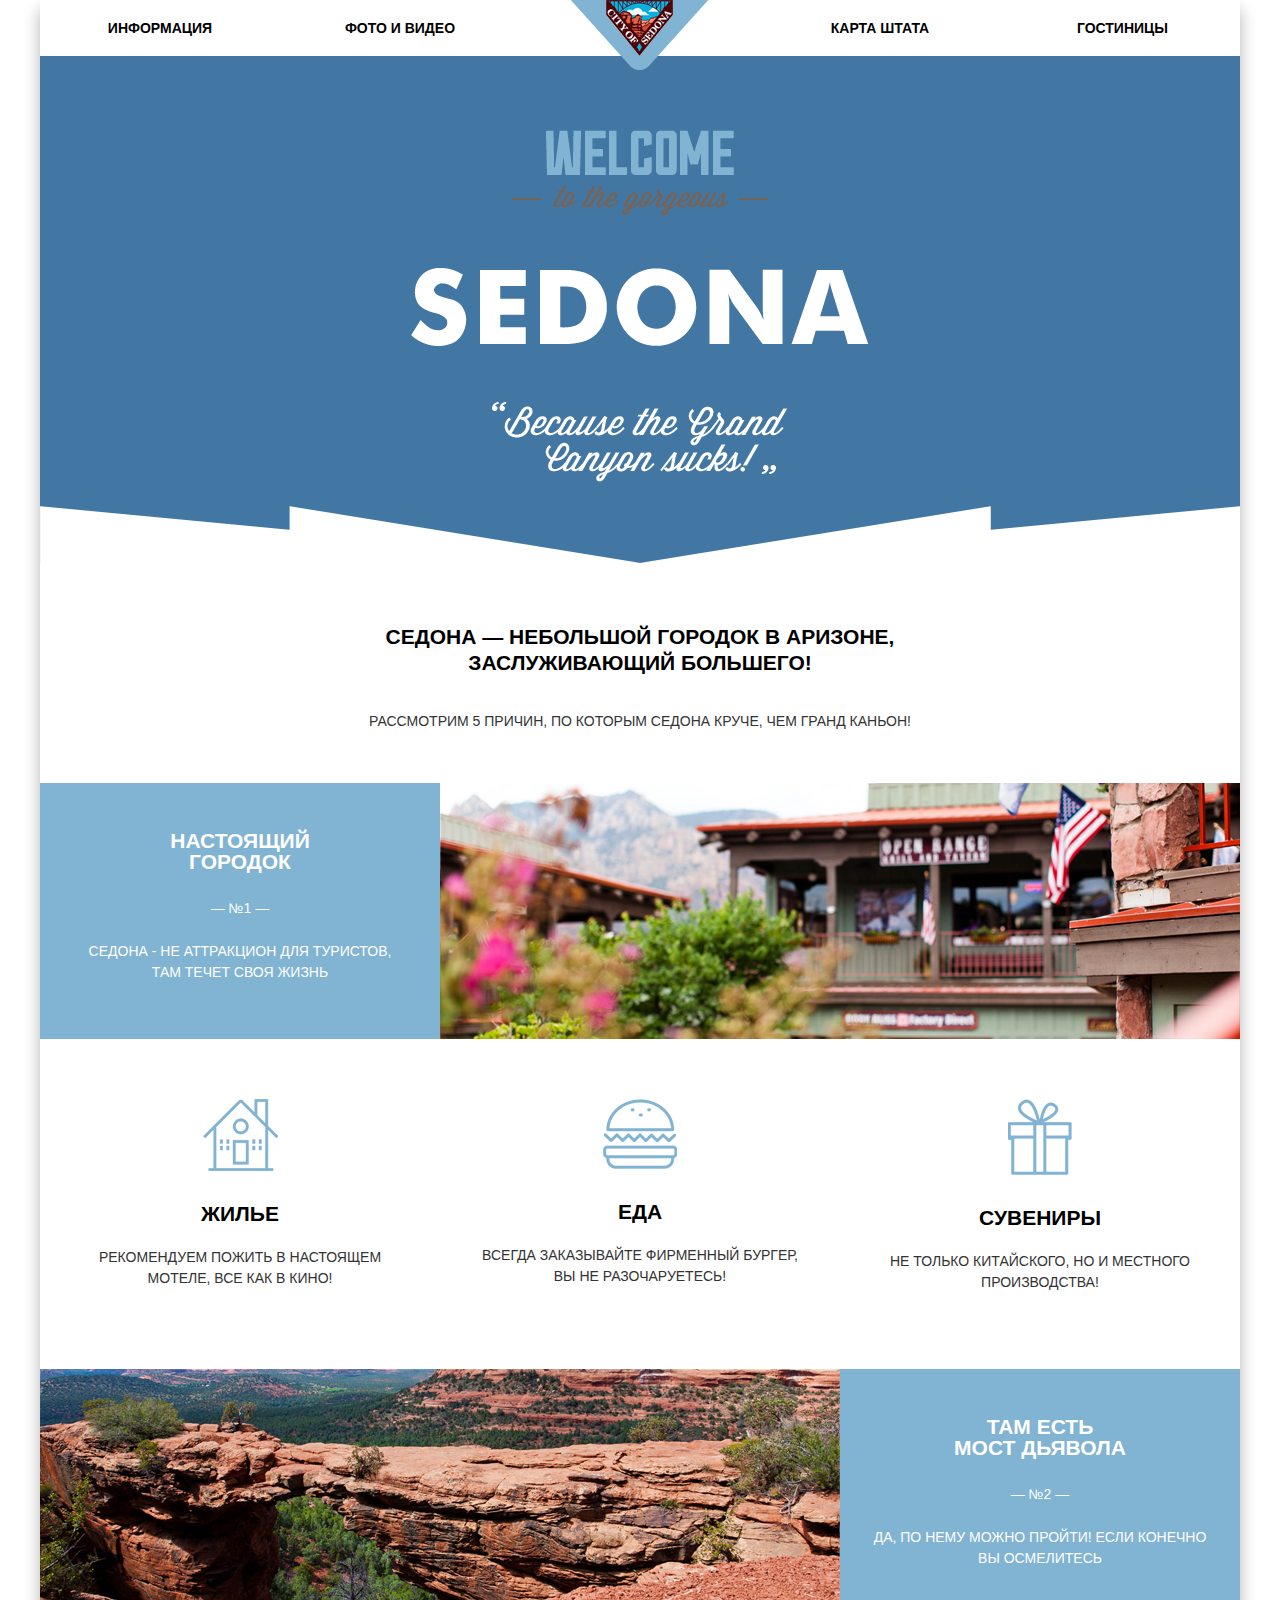
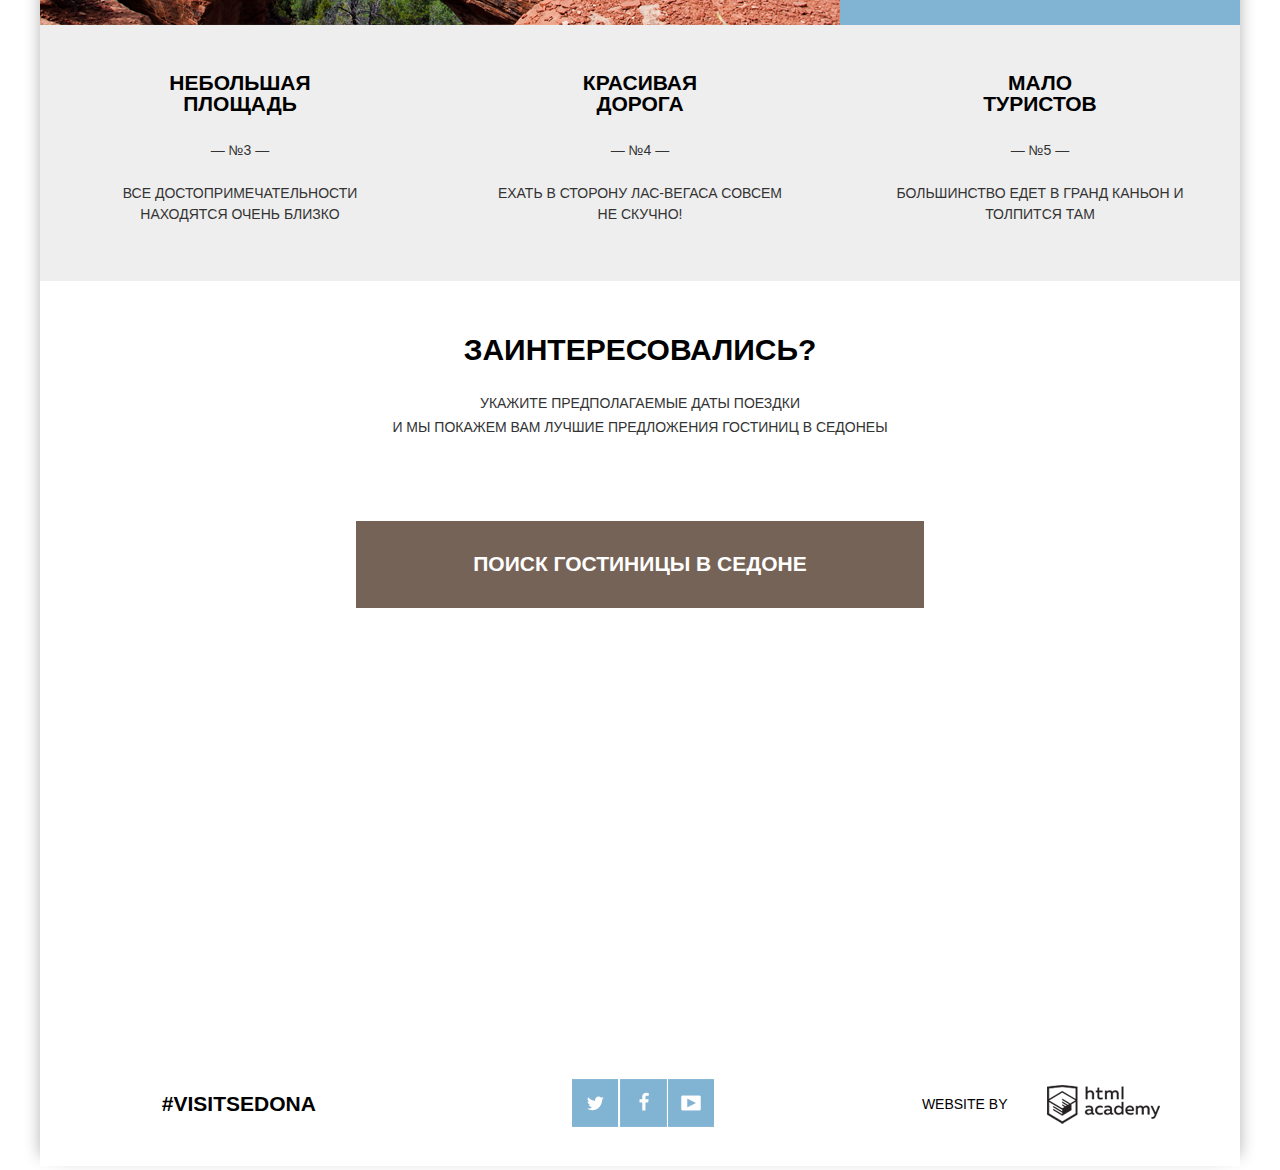
==== commit 541cbe99: "Работа над ошибками" ====
--- a/index.html
+++ b/index.html
@@ -124,14 +124,14 @@
         </div>
       </section>
     </main>
-    <footer class="main-footer">
+    <footer class="main-footer first">
     	<div class="footer-visit">
 				<a href="https://www.instagram.com/explore/tags/visitsedona/" target="blank">#visitsedona</a>
 			</div>
 			<div class="footer-social">
-       	<a class="sprite sprite-sprite-tw sprite-sprite-tw-hvr sprite-sprite-tw-down" href="https://twitter.com/sedonaaz" target="blank">twitter</a>
-       	<a class="sprite sprite-sprite-fb sprite-sprite-fb-hvrsprite-sprite-fb-down" href="https://www.facebook.com/VisitSedona/" target="blank">facebook</a>
-       	<a class="sprite sprite-sprite-yt sprite-sprite-yt-hvrsprite-sprite-yt-down" href="https://www.youtube.com/watch?v=aFddiHCWtM0" target="blank">youtube</a>
+       	<a class="social-btn" href="https://twitter.com/sedonaaz" target="blank"> <span class="sprite sprite-sprite-tw sprite-sprite-tw-hvr sprite-sprite-tw-down">twitter </span></a>
+       	<a class="social-btn" href="https://www.facebook.com/VisitSedona/" target="blank"> <span class="sprite sprite-sprite-fb sprite-sprite-fb-hvr sprite-sprite-fb-down">facebook </span></a>
+       	<a class="social-btn" href="https://www.youtube.com/watch?v=aFddiHCWtM0" target="blank"><span class="sprite sprite-sprite-yt sprite-sprite-yt-hvr sprite-sprite-yt-down">youtube </span></a>
     	</div>
       <div class="footer-copyright">
       	<a href="https://htmlacademy.ru" target="blank">WEBSITE BY </a>
--- a/css/style.css
+++ b/css/style.css
@@ -532,7 +532,7 @@
 	width: 568px;
 	transform: translateX(-50%);
 	background-color: #ffffff;
-	font-family: "PT Sans", "Arial" sans-serif;
+	font-family: "PT Sans", sans-serif;
 }
 .form-choose label {
 	margin-right: 20px;
@@ -557,7 +557,7 @@
 	min-width: 95px;
 	font-size: 14px;
 	font-weight: bold;
-	font-family: "PT Sans", "Arial" sans-serif;
+	font-family: "PT Sans", sans-serif;
 	text-transform: uppercase;
 }
 .date-in input {
@@ -591,7 +591,7 @@
 	min-width: 95px;
 	font-size: 14px;
 	font-weight: bold;
-	font-family: "PT Sans", "Arial" sans-serif;
+	font-family: "PT Sans", sans-serif;
 	text-transform: uppercase;
 }
 .date-out input {
@@ -736,11 +736,19 @@
 }
 .main-footer{
 	display: flex;
+	flex-direction: row;
 	justify-content: center;
 	align-items: center;
+	justify-content: space-around;
 	text-transform: uppercase;
 	width: 1200px;
 	height: 123px;
+	background-color: #ffffff;
+	position: absolute;
+}
+.first{
+		margin-top: -123px;
+		position: absolute;
 }
 .footer-visit{
 	display: flex;
@@ -785,30 +793,35 @@
 	background-position: -7px -147px;
 }
 .footer-social{
-	display: flex;
-	justify-content: center;
-	align-items: center;
 	width: 400px;
-	margin: 0 auto;
+	margin-left: 7px;
+	padding-bottom: 3px;
+	text-align: center;
 	font-size: 0;
+}
+.social-btn{
+	position: relative;
+	display: inline-block;
+	width: 46px;
+	height: 48px;
+	margin-right: 2px;
+	text-align: center;
+	vertical-align: top;
 }
 .sprite-sprite-fb {
 	width: 47px;
 	height: 48px;
 	background-position: -190px -249px;
-	margin: 5px;
 }
 .sprite-sprite-fb-down:active {
 	width: 47px;
 	height: 48px;
 	background-position: -251px -249px;
-	margin: 5px;
 }
 .sprite-sprite-fb-hvr:hover {
 	width: 47px;
 	height: 48px;
 	background-position: -333px -7px;
-	margin: 5px;
 }
 .sprite-sprite-tw {
 	width: 46px;
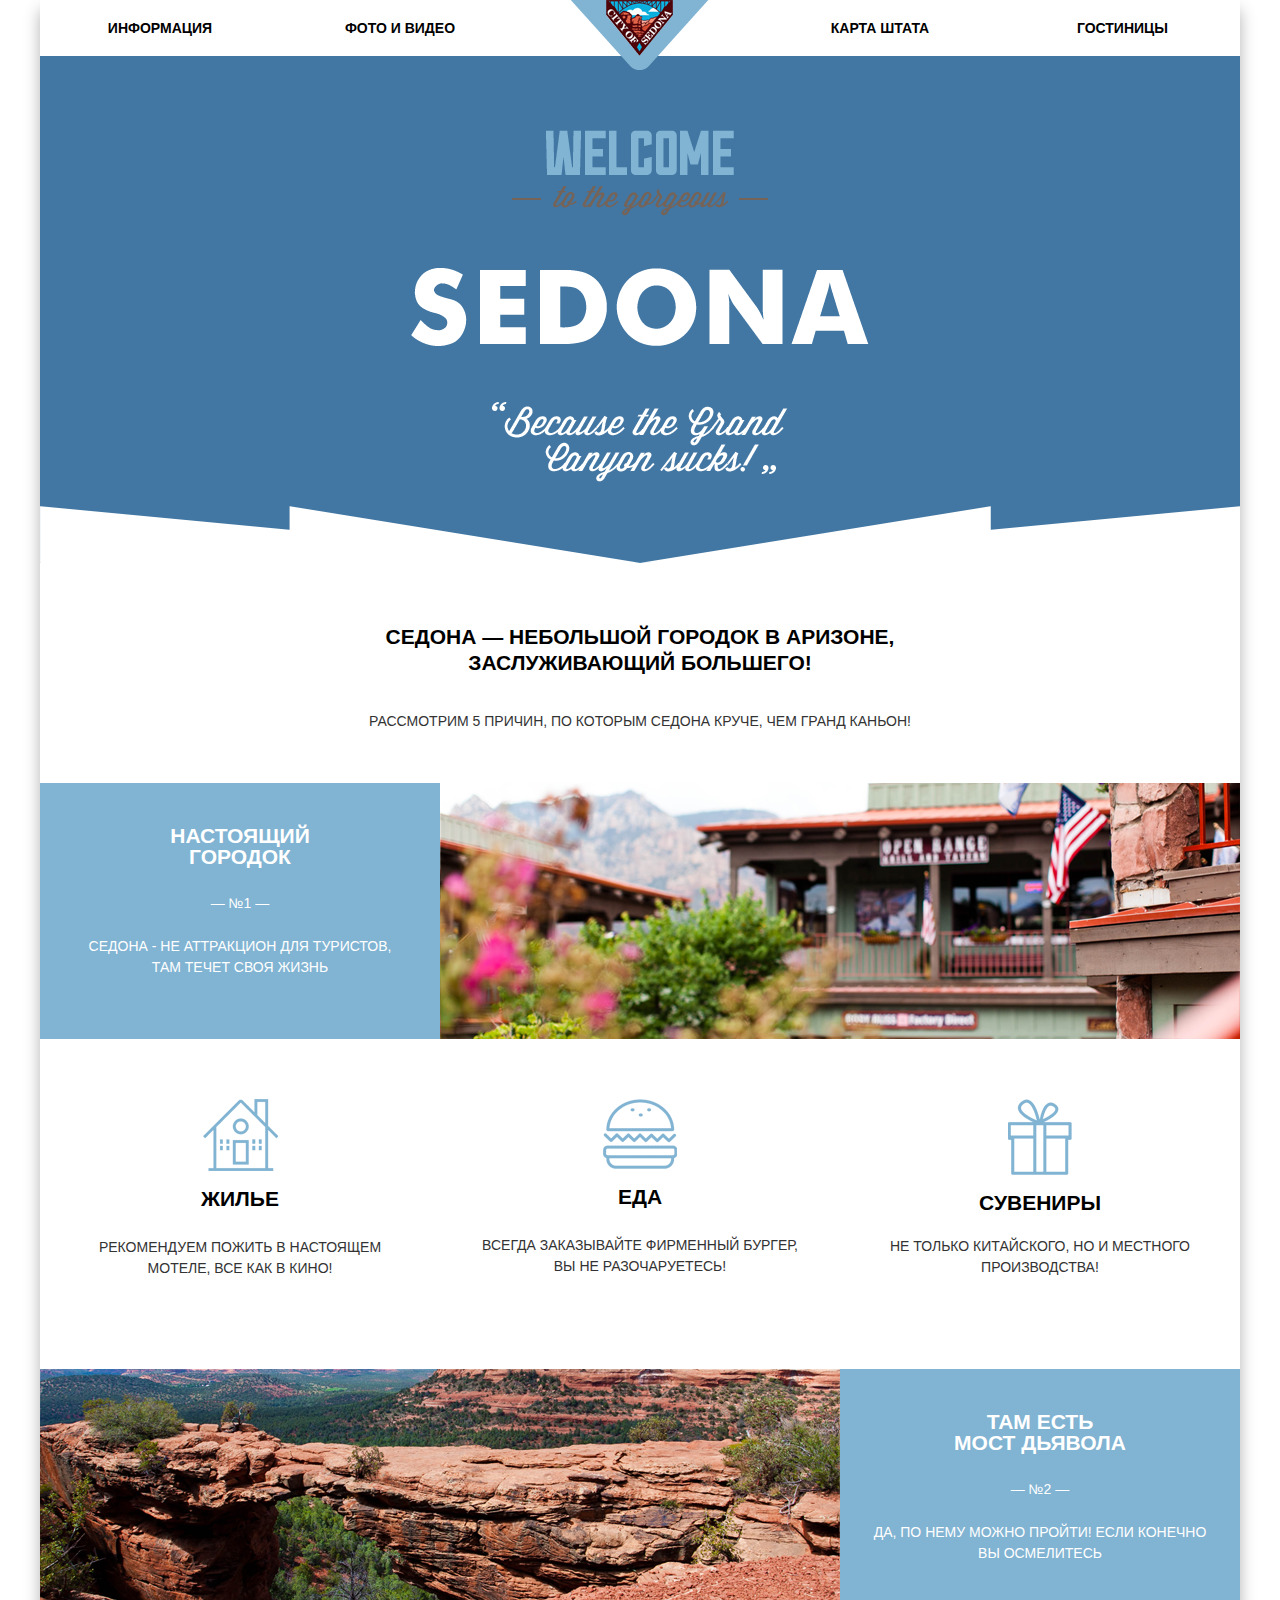
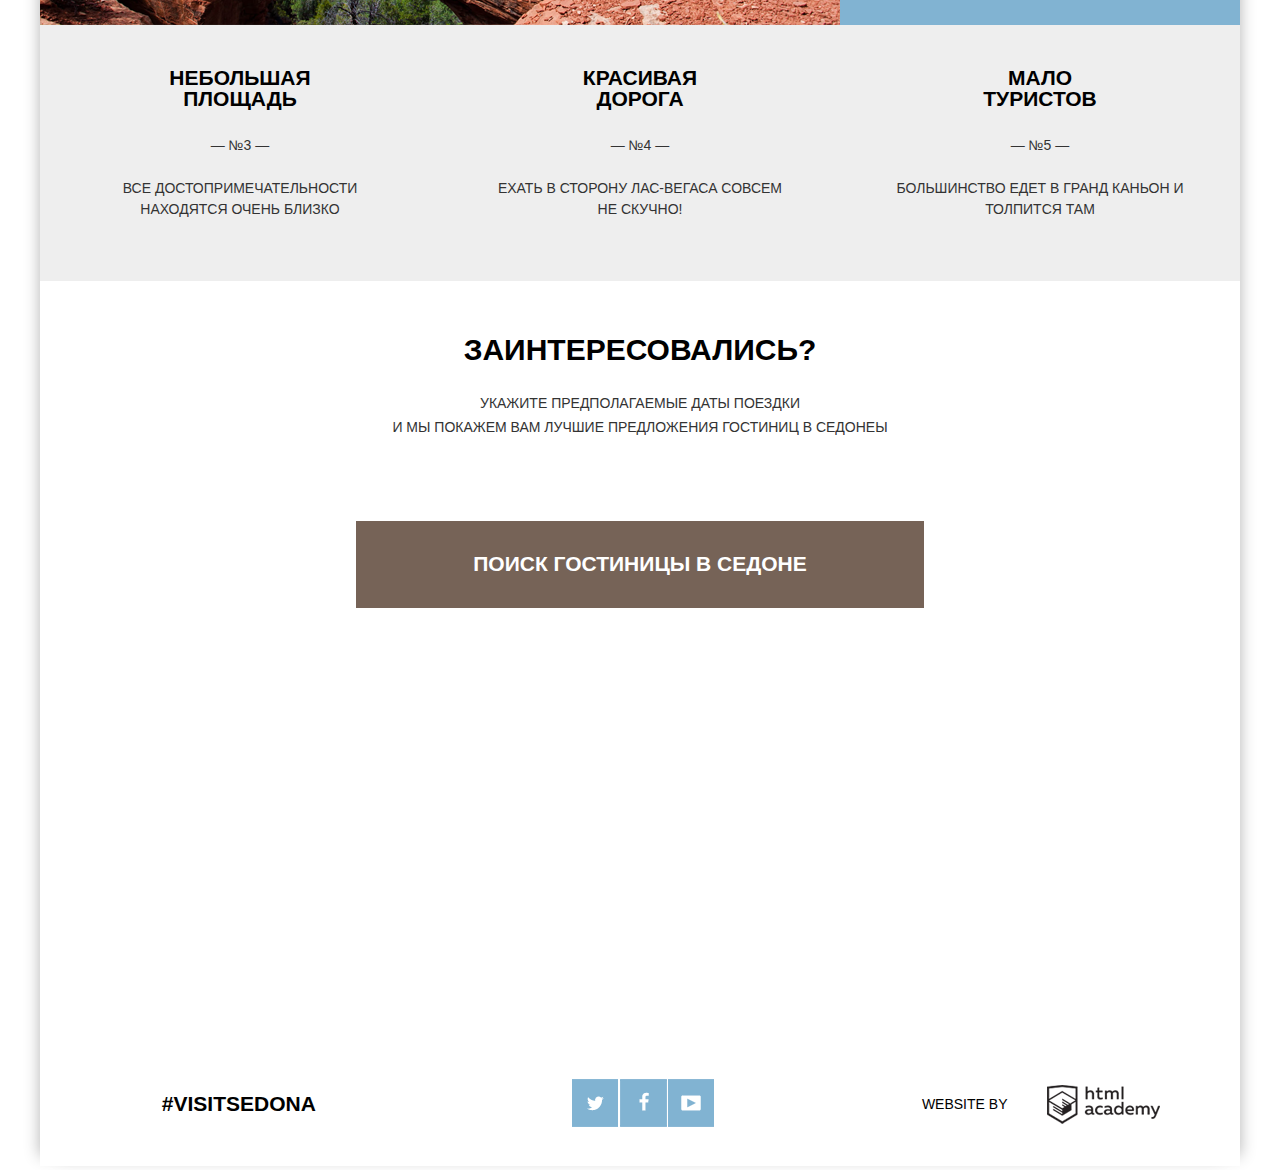
==== commit 258ec38c: "Работа над ошибками 3" ====
--- a/index.html
+++ b/index.html
@@ -53,7 +53,7 @@
         	<h2>Еда</h2>
           <p>Всегда заказывайте фирменный бургер, <br>Вы не разочаруетесь!</p>
         </div>
-        <div class="promo-item">
+        <div class="promo-item promo-up">
         	<span class="sprite sprite-icon-gift"></span>
         	<h2>Сувениры</h2>
           <p>Не только китайского, но и местного <br>производства!</p>
@@ -98,12 +98,12 @@
             <div class="date-in">
       				<label for="date-in">Дата заезда:</label>
     	  			<input id="date-in" type="text" value="24 апреля 2016">
-              <a class="sprite sprite-icon-calendar sprite-icon-calendar-down sprite-icon-calendar-hvr"></a>
+              <a class="sprite sprite-icon-calendar"></a>
             </div>
             <div class="date-out">
     	  			<label for="date-out">Дата выезда:</label>
     	  			<input id="date-out" type="text" value="4 июля 2016">
-              <a class="sprite sprite-icon-calendar sprite-icon-calendar-down sprite-icon-calendar-hvr"></a>
+              <a class="sprite sprite-icon-calendar"></a>
             </div>
             <div class="people">
               <div class="adult">
@@ -126,17 +126,17 @@
     </main>
     <footer class="main-footer first">
     	<div class="footer-visit">
-				<a href="https://www.instagram.com/explore/tags/visitsedona/" target="blank">#visitsedona</a>
-			</div>
-			<div class="footer-social">
-       	<a class="social-btn" href="https://twitter.com/sedonaaz" target="blank"> <span class="sprite sprite-sprite-tw sprite-sprite-tw-hvr sprite-sprite-tw-down">twitter </span></a>
-       	<a class="social-btn" href="https://www.facebook.com/VisitSedona/" target="blank"> <span class="sprite sprite-sprite-fb sprite-sprite-fb-hvr sprite-sprite-fb-down">facebook </span></a>
-       	<a class="social-btn" href="https://www.youtube.com/watch?v=aFddiHCWtM0" target="blank"><span class="sprite sprite-sprite-yt sprite-sprite-yt-hvr sprite-sprite-yt-down">youtube </span></a>
-    	</div>
-      <div class="footer-copyright">
-      	<a href="https://htmlacademy.ru" target="blank">WEBSITE BY </a>
-        <span class="sprite sprite-ha sprite-ha-down sprite-ha-hvr">HTML ACADEMY</span>
-      </div>
+  				<a href="https://www.instagram.com/explore/tags/visitsedona/" target="blank">#visitsedona</a>
+  			</div>
+  			<div class="footer-social">
+       		<a class="social-btn" href="https://twitter.com/sedonaaz" target="blank"> <span class="sprite sprite-sprite-tw">twitter </span></a>
+       		<a class="social-btn" href="https://www.facebook.com/VisitSedona/" target="blank"> <span class="sprite sprite-sprite-fb">facebook </span></a>
+       		<a class="social-btn" href="https://www.youtube.com/watch?v=aFddiHCWtM0" target="blank"><span class="sprite sprite-sprite-yt">youtube </span></a>
+    		</div>
+        <div class="footer-copyright">
+        	<a href="https://htmlacademy.ru" target="blank">WEBSITE BY </a>
+          <span class="sprite sprite-ha" >HTML ACADEMY</span>
+        </div>
     </footer>
   </wrapper>
   <script src="js/script.js"></script>
--- a/css/style.css
+++ b/css/style.css
@@ -300,13 +300,13 @@
 .menu a:active {
 	color: #b2b2b2;
 }
-ul .menu-active{
+.menu-active a{
 	color: #766357;
 }
-ul .menu-active:hover {
+.menu-active a:hover {
 	color: #604e43;
 }
-ul .menu-active:active {
+.menu-active a:active {
 	color: #766357;
 }
 .logo{
@@ -371,7 +371,7 @@
 	width: 400px;
 	min-height: 256px;
 	background-color: #81b3d2;
-	padding-top: 30px;
+	padding-top: 25px;
 	text-transform: uppercase;
 	line-height: 21px;
 }
@@ -429,12 +429,14 @@
 .promo-item h2{
 	font-size: 21px;
 	line-height: 1;
-	padding-top: 15px; 
 }
 .promo-item p{
 	font-weight: normal;
 	font-size: 14px;
 	color: #333333;
+	margin-top: 10px;
+}
+.promo-up p{
 	margin-top: 5px;
 }
 .sprite-icon-burger {
@@ -568,6 +570,7 @@
 	max-width: 329px;
 	height: 33px;
 	padding-left: 15px;
+	margin-top: 4px;
 }
 .date-in input:hover {
 	border: 2px solid #ebebeb;
@@ -584,7 +587,7 @@
 	flex-direction: row;
 	position: relative;
 	max-width: 460px;
-	margin-top: 54px;
+	margin-top: 30px;
 }
 .date-out label {
 	line-height: 32px;
@@ -602,6 +605,7 @@
 	max-width: 329px;
 	height: 33px;
 	padding-left: 15px;
+	margin-top: 4px;
 }
 .date-out input:hover {
 	border: 2px solid #ebebeb;
@@ -612,16 +616,25 @@
 	background-color: #ffffff;
 }
 .sprite-icon-calendar {
+	position: absolute;
+	top: 6px;
+	right: 6px;
 	width: 21px;
 	height: 22px;
 	background-position: -261px -91px;
 }
-.sprite-icon-calendar-down:active {
+.sprite-icon-calendar:active {
+	position: absolute;
+	top: 6px;
+	right: 6px;
 	width: 21px;
 	height: 22px;
 	background-position: -296px -91px;
 }
-.sprite-icon-calendar-hvr:hover {
+.sprite-icon-calendar:hover {
+	position: absolute;
+	top: 6px;
+	right: 6px;
 	width: 21px;
 	height: 22px;
 	background-position: -261px -127px;
@@ -652,10 +665,12 @@
 	display: flex;
 	flex-direction: row;
 	width: 230px;
+	padding-right: 15px;
+	text-align: left;
 }
 .adult label{
 	margin:0;
-	width: 95px;
+	width: 110px;
 	line-height: 32px;
 	font-size: 14px;
 	font-weight: bold;
@@ -666,15 +681,17 @@
 	width: 34px;
 	height: 38px;
 	background: #f2f2f2;
+	margin-top: 3px;
 }
 .children {
 	display: flex;
 	flex-direction: row;
 	width: 230px;
+	text-align: center;
 }
 .children label{
 	margin:0;
-	width: 95px;
+	width: 110px;
 	line-height: 32px;
 	font-size: 14px;
 	font-weight: bold;
@@ -685,31 +702,38 @@
 	width: 34px;
 	height: 38px;
 	background: #f2f2f2;
+	margin-top: 3px;
 }
 .minus {
+	margin-top: 3px;
 	font-size: 24px;
 	font-weight: bold;
 }
 .minus:hover {
+	margin-top: 3px;
 	font-size: 24px;
 	font-weight: bold;
 	color: #000000;
 }
 .minus:active {
+	margin-top: 3px;
 	font-size: 24px;
 	font-weight: bold;
 	color: #81b3d2;
 }
 .plus {
+	margin-top: 3px;
 	font-size: 24px;
 	font-weight: bold;
 }
 .plus:hover {
+	margin-top: 3px;
 	font-size: 24px;
 	font-weight: bold;
 	color: #000000;
 }
 .plus:active {
+	margin-top: 3px;
 	font-size: 24px;
 	font-weight: bold;
 	color: #81b3d2;
@@ -782,12 +806,12 @@
 	height: 39px;
 	background-position: -7px -94px;
 }
-.sprite-ha-down:active {
+.sprite-ha:active {
 	width: 113px;
 	height: 39px;
 	background-position: -134px -94px;
 }
-.sprite-ha-hvr:hover {
+.sprite-ha:hover {
 	width: 113px;
 	height: 39px;
 	background-position: -7px -147px;
@@ -813,12 +837,12 @@
 	height: 48px;
 	background-position: -190px -249px;
 }
-.sprite-sprite-fb-down:active {
+.sprite-sprite-fb:active {
 	width: 47px;
 	height: 48px;
 	background-position: -251px -249px;
 }
-.sprite-sprite-fb-hvr:hover {
+.sprite-sprite-fb:hover {
 	width: 47px;
 	height: 48px;
 	background-position: -333px -7px;
@@ -828,12 +852,12 @@
 	height: 48px;
 	background-position: -333px -69px;
 }
-.sprite-sprite-tw-down:active {
+.sprite-sprite-tw:active {
 	width: 46px;
 	height: 48px;
 	background-position: -326px -131px;
 }
-.sprite-sprite-tw-hvr:hover {
+.sprite-sprite-tw:hover {
 	width: 46px;
 	height: 48px;
 	background-position: -327px -193px;
@@ -843,12 +867,12 @@
 	height: 48px;
 	background-position: -7px -255px;
 }
-.sprite-sprite-yt-down:active {
+.sprite-sprite-yt:active {
 	width: 46px;
 	height: 48px;
 	background-position: -312px -255px;
 }
-.sprite-sprite-yt-hvr:hover {
+.sprite-sprite-yt:hover {
 	width: 46px;
 	height: 48px;
 	background-position: -7px -317px;
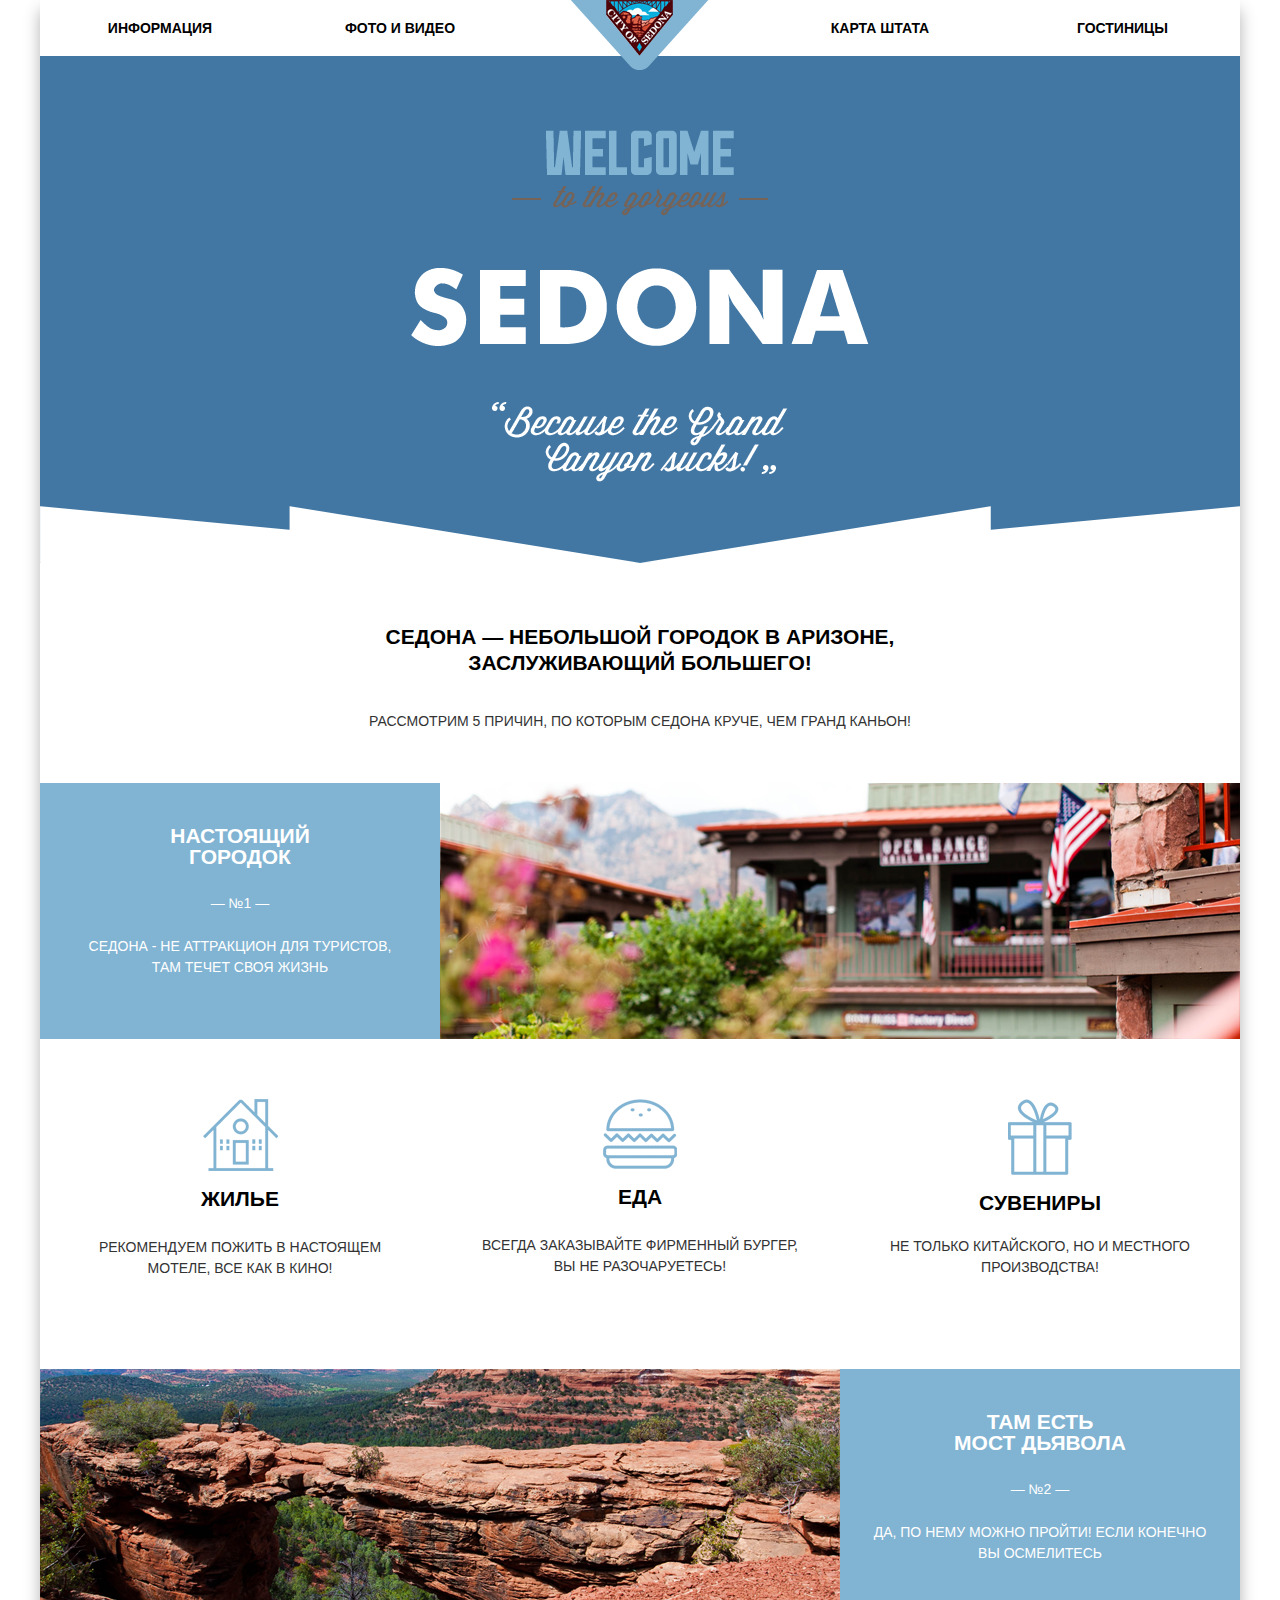
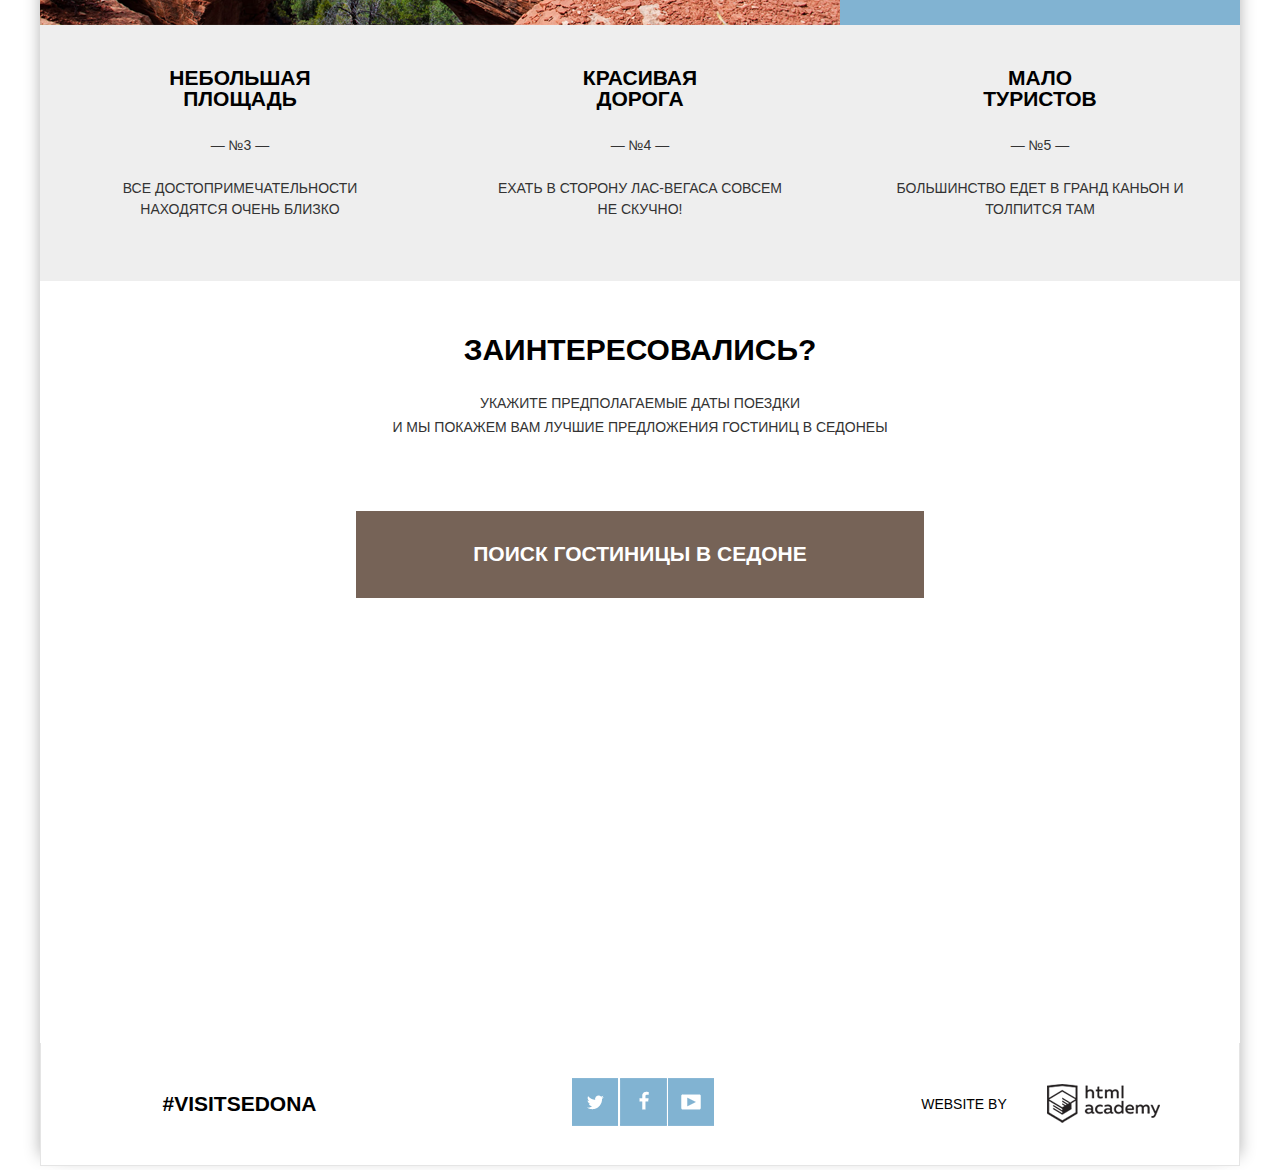
==== commit 5618d832: "Работа над ошибками 4" ====
--- a/index.html
+++ b/index.html
@@ -7,7 +7,7 @@
 		<link rel="stylesheet" href="css/style.css">
   </head>
   <body>
-  <wrapper>
+  <wrapper class="container">
     <header class="main-header">
       <nav class="main-nav">
         <ul class="menu">
--- a/css/style.css
+++ b/css/style.css
@@ -241,6 +241,8 @@
 	width: 1200px;
 	margin: 0 auto;
 	align-items: center;
+}
+.container{
 	box-shadow:
 		10px 0 15px -10px rgba(0, 0, 0, 0.3),
 		-10px 0 15px -10px rgba(0, 0, 0, 0.3);
@@ -488,7 +490,7 @@
 	justify-content: center;
 	width: 568px;
 	height: 87px;
-	margin-top: 35px;
+	margin-top: 25px;
 	margin-bottom: 0;
 	background-color: #766357;
 	color: #ffffff;
@@ -769,6 +771,8 @@
 	height: 123px;
 	background-color: #ffffff;
 	position: absolute;
+	border: 1px #e5e5e5 solid;
+	border-top: #fff;
 }
 .first{
 		margin-top: -123px;
